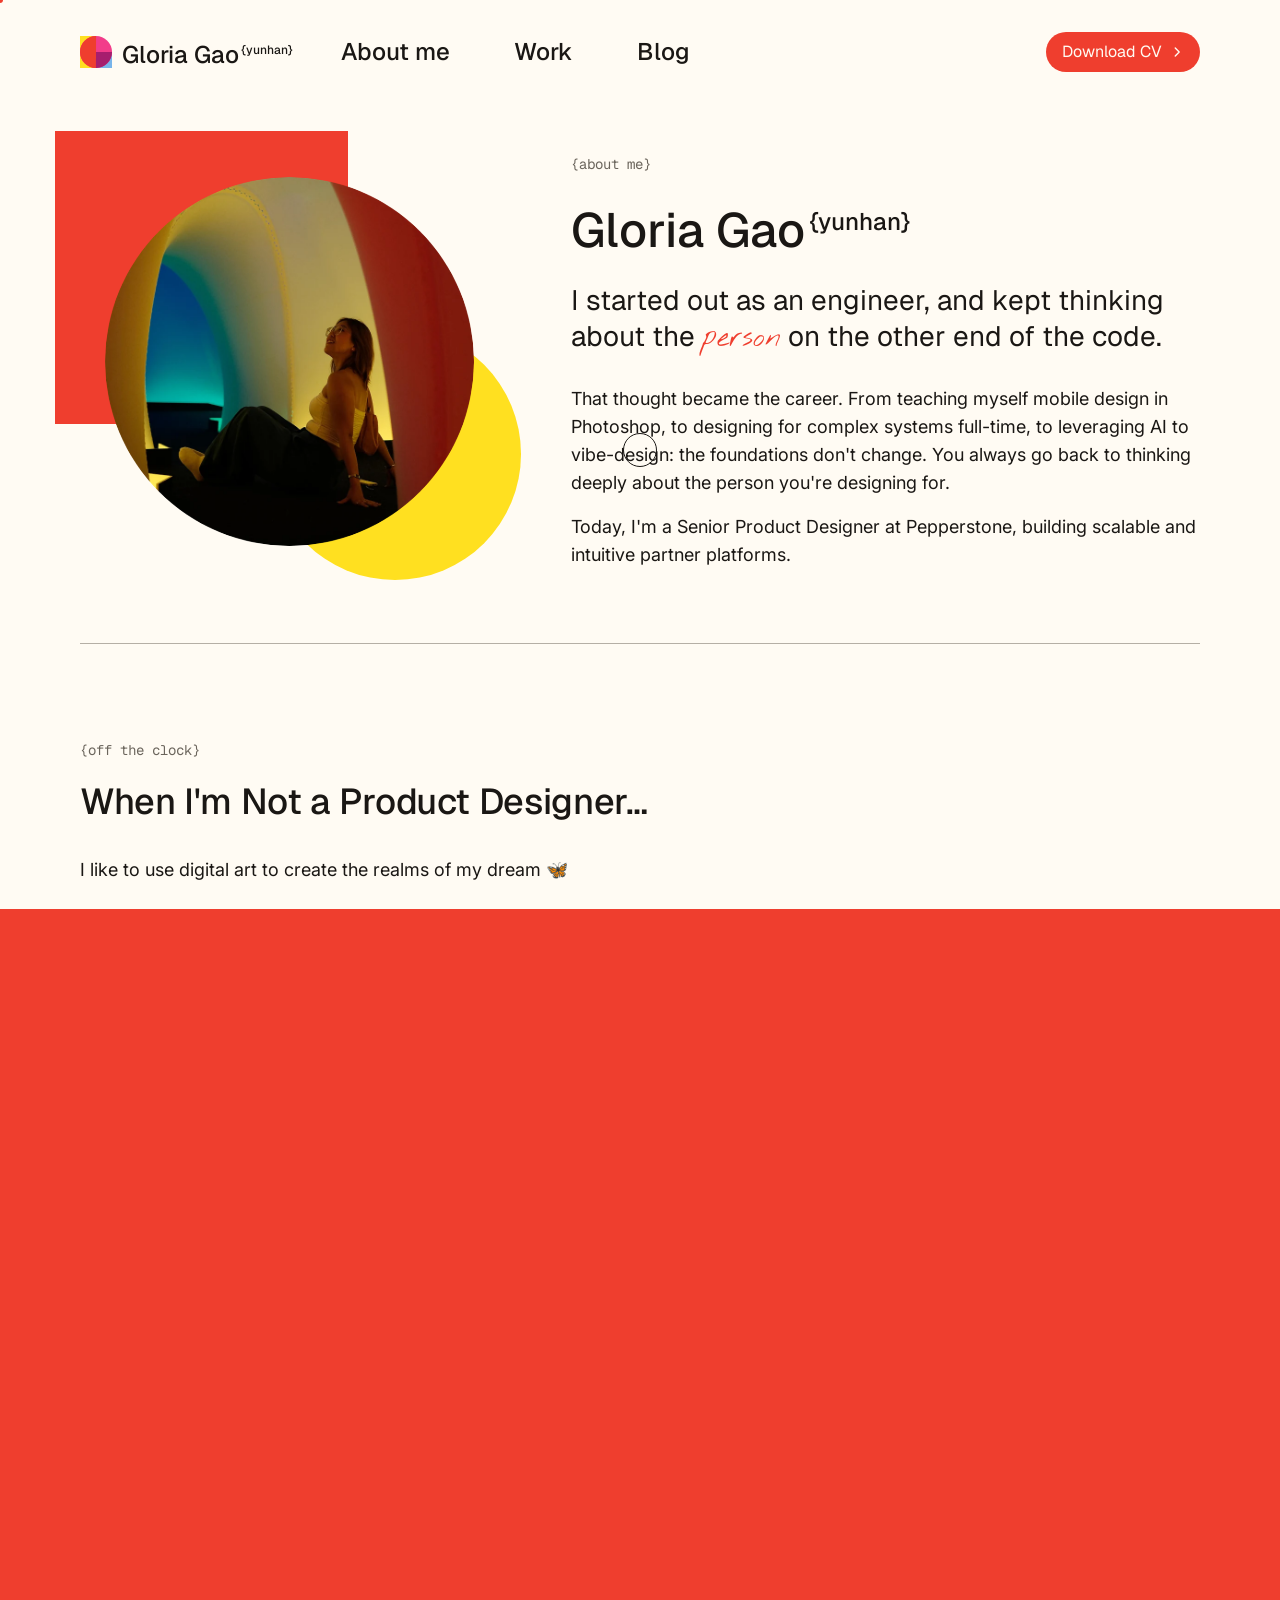
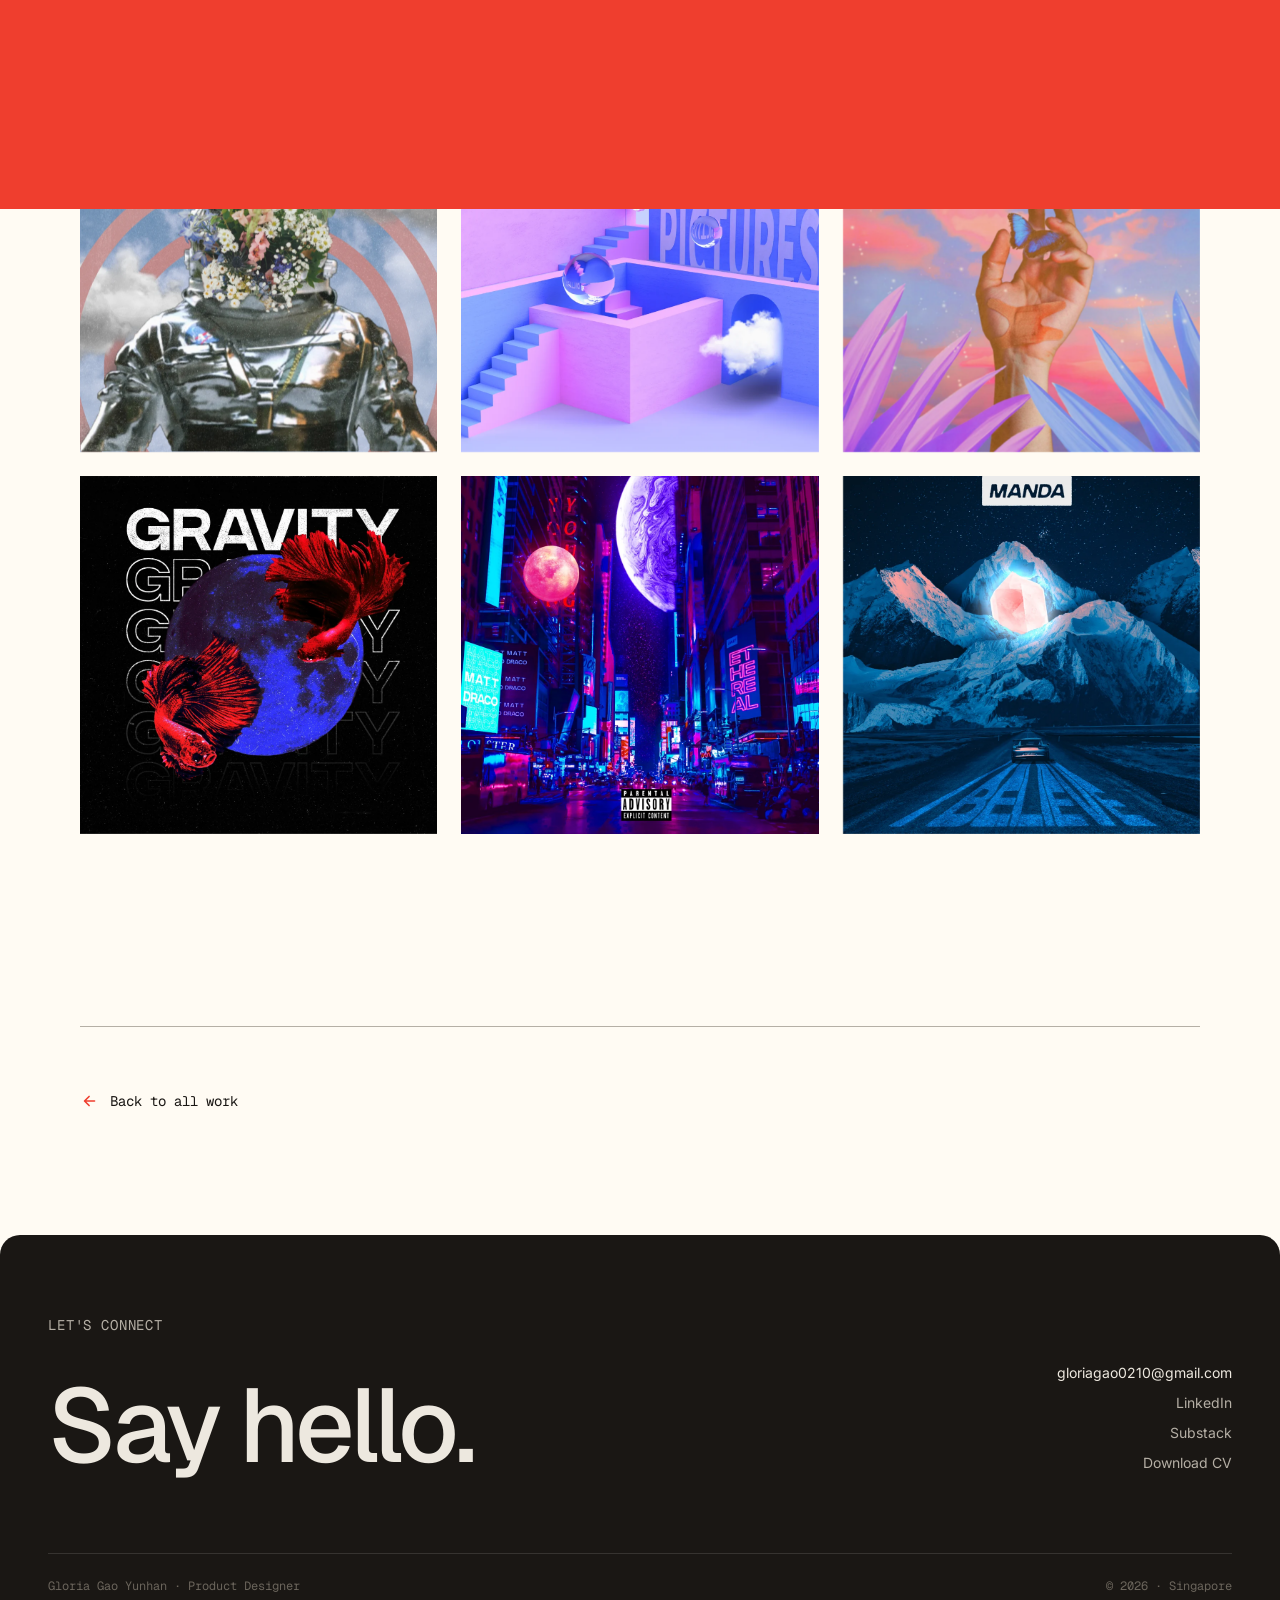
==== about.html @ 6908c603 "Revert "Isolate curtain onto its own compositor layer to stop transition flash" This reverts commit " ====
<!DOCTYPE html>
<html lang="en">
<head>
<meta charset="UTF-8">
<meta name="viewport" content="width=device-width, initial-scale=1.0">
<title>About — Gloria Gao</title>
<meta name="description" content="Gloria Yunhan Gao — Senior Product Designer at Pepperstone. Engineer turned designer, working on data-heavy fintech and crypto products.">
<link rel="icon" href="assets/logo.svg" type="image/svg+xml">

<!-- Fonts: Geist for headings, Inter for body, Nothing You Could Do for the editorial accent, Geist Mono for labels -->
<link rel="preconnect" href="https://fonts.googleapis.com">
<link rel="preconnect" href="https://fonts.gstatic.com" crossorigin>
<link href="https://fonts.googleapis.com/css2?family=Geist:wght@400;500;600;700&family=Geist+Mono:wght@400;500;600&family=Inter:wght@400;500;600;700&family=Nothing+You+Could+Do&display=swap" rel="stylesheet">

<!-- ?v= is a cache-buster: bump the number whenever styles.css changes so browsers
     fetch the new file instead of reusing the copy they already have. -->
<link rel="stylesheet" href="css/styles.css?v=56">
</head>
<body>

<!-- Preloader: shown for a moment while the page "counts up" to 100% —
     but only on the first page of a visit. The inline script right below
     must run before anything paints, so it can mark <html> before the
     browser ever draws the black overlay on a repeat page; the render-
     blocking stylesheet above guarantees no paint happens before both this
     and it have run. See js/script.js section 1 for the JS-side half. -->
<div class="preloader" data-preloader>
  <div class="preloader-top">
    <span class="preloader-label">Gloria Gao — Portfolio 2026</span>
    <span class="preloader-count"><span data-count>0</span>%</span>
  </div>
  <div class="preloader-bar"><div class="preloader-bar-fill" data-bar></div></div>
</div>
<script>
  if (sessionStorage.getItem('gg-preloader-seen')) {
    document.documentElement.classList.add('skip-preloader');
  } else {
    sessionStorage.setItem('gg-preloader-seen', '1');
  }
</script>

<!-- Page-transition curtain, swipes up when you click an internal link.
     Starts pre-covered (no animation, just present) when arriving via one
     of those links, so there's something to tuck away from — see
     js/script.js section 8 for the reveal that plays once this state has
     actually painted, and the "why inline / why here" reasoning (same
     no-flash requirement as the preloader-skip check above: must run
     before first paint, which the render-blocking stylesheet guarantees
     for anything this early in <body>). -->
<div class="curtain" data-curtain></div>
<script>
  if (sessionStorage.getItem('gg-curtain-incoming')) {
    sessionStorage.removeItem('gg-curtain-incoming');
    document.querySelector('[data-curtain]').classList.add('is-active');
  }
</script>

<!-- Custom cursor (desktop only) — without this markup the page has no visible cursor at all -->
<div class="cursor-ring" data-cursor-ring></div>
<div class="cursor-dot" data-cursor-dot></div>

<div class="page about-page">

  <!-- ==================== NAVIGATION ==================== -->
  <nav class="navbar">
    <div class="nav-left">
      <a href="index.html" data-transition class="nav-logo" aria-label="Gloria Gao — home">
        <svg width="32" height="32" viewBox="0 0 168 168" fill="none" xmlns="http://www.w3.org/2000/svg" aria-hidden="true">
          <rect width="84" height="168" fill="#FFE020"/>
          <rect x="84" y="84" width="84" height="84" fill="#78B4EA"/>
          <circle cx="84" cy="84" r="84" fill="#F23C8A"/>
          <path d="M 83.626 167.999 C 37.234 167.793 -0.206 130.017 0.001 83.626 C 0.207 37.234 37.983 -0.206 84.374 0.001 L 83.626 167.999 Z" fill="#EF3E2E"/>
          <path transform="translate(83.626 84.002)" d="M 84.373 0.374 C 84.167 46.766 46.391 84.206 0 83.999 L 0.374 0 L 84.373 0.374 Z" fill="#A61E6E"/>
        </svg>
        <span class="nav-logo-word">Gloria Gao<sup>{yunhan}</sup></span>
      </a>
      <div class="nav-links">
        <a href="about.html" data-transition aria-current="page">About me</a>
        <a href="index.html#work" data-transition>Work</a>
        <a href="https://aicuriousdesigner.substack.com/" target="_blank" rel="noopener">Blog</a>
      </div>
    </div>
    <a href="assets/Gloria-Gao-CV.pdf" class="btn btn-primary btn-sm nav-cta">
      Download CV
      <svg width="14" height="14" viewBox="0 0 16 16" fill="none" aria-hidden="true"><path d="M6 3.5 L10.5 8 L6 12.5" stroke="currentColor" stroke-width="1.6" stroke-linecap="round" stroke-linejoin="round"/></svg>
    </a>
  </nav>

  <!-- .cs-shell holds the whole page to a max width with 80px either side -->
  <div class="cs-shell">

  <!-- ==================== HEADER ==================== -->
  <header class="about-header">
    <!-- Portrait "stage": the square and circle are real elements sitting behind
         the photo, each drifting a different distance as the pointer moves
         (js/script.js) so the group reads as layered depth rather than a flat
         image. data-depth is how far that layer travels, in px at full tilt. -->
    <div class="about-portrait" data-reveal>
      <div class="about-portrait-stage" data-portrait>
        <span class="about-shape about-shape--square" data-depth="26" aria-hidden="true"></span>
        <span class="about-shape about-shape--circle" data-depth="16" aria-hidden="true"></span>
        <img class="about-portrait-photo" data-depth="-10" src="assets/about/profile2.webp" alt="Gloria Gao smiling and looking up while seated under a glowing rainbow-lit archway" loading="eager" decoding="async" width="800" height="800">
      </div>
    </div>

    <div class="about-intro" data-reveal style="animation-delay:.06s">
      <div class="cs-label">About me</div>
      <h1 class="about-name">Gloria Gao<sup>{yunhan}</sup></h1>
      <p class="about-lead">I started out as an engineer, and kept thinking about the <em class="serif-accent">person</em> on the other end of the code.</p>
      <div class="about-bio">
        <p class="cs-body">That thought became the career. From teaching myself mobile design in Photoshop, to designing for complex systems full-time, to leveraging AI to vibe-design: the foundations don't change. You always go back to thinking deeply about the person you're designing for.</p>
        <p class="cs-body">Today, I'm a Senior Product Designer at Pepperstone, building scalable and intuitive partner platforms.</p>
      </div>
    </div>
  </header>

  <!-- ==================== DIGITAL ART ==================== -->
  <section class="cs-section" id="art">
    <div data-reveal>
      <div class="cs-label">Off the clock</div>
      <h2 class="cs-h2">When I'm Not a Product Designer…</h2>
      <p class="cs-body">I like to use digital art to create the realms of my dream 🦋</p>
    </div>

    <!-- Each figure reveals on its own as it individually crosses the
         viewport, rather than the whole 12-item grid firing as a single
         data-reveal target — a container this tall wouldn't clear the
         12%-visible threshold until scrolled well past its first rows. -->
    <div class="about-gallery" style="margin-top:48px;">
      <figure class="cs-figure cs-figure--plain" data-reveal><img src="assets/about/art-01.webp" alt="Wild Ordinary — a blue-washed subway carriage interior with a jellyfish drifting through it and neon lettering across the doors" loading="lazy" decoding="async" width="1000" height="1000"></figure>
      <figure class="cs-figure cs-figure--plain" data-reveal><img src="assets/about/art-02.webp" alt="An astronaut whose helmet visor holds a galaxy, set against a full moon and a yellow circle with blue butterflies" loading="lazy" decoding="async" width="1000" height="1000"></figure>
      <figure class="cs-figure cs-figure--plain" data-reveal><img src="assets/about/art-03.webp" alt="Retro collage of a space shuttle launching over the Golden Gate Bridge, a city skyline and a vintage computer screen" loading="lazy" decoding="async" width="1000" height="1415"></figure>
      <figure class="cs-figure cs-figure--plain" data-reveal><img src="assets/about/art-04.webp" alt="A tree suspended inside a glowing diamond outline against a deep starfield nebula" loading="lazy" decoding="async" width="990" height="990"></figure>
      <figure class="cs-figure cs-figure--plain" data-reveal><img src="assets/about/art-05.webp" alt="Solo Floating — a forest lake with a small boat, a butterfly resting on a moon, under a rainbow gradient sky" loading="lazy" decoding="async" width="1000" height="1000"></figure>
      <figure class="cs-figure cs-figure--plain" data-reveal><img src="assets/about/art-06.webp" alt="A cat in an astronaut suit with a slice of pizza behind its helmet, floating in a starfield" loading="lazy" decoding="async" width="1000" height="1000"></figure>
      <figure class="cs-figure cs-figure--plain" data-reveal><img src="assets/about/art-07.webp" alt="An astronaut suit whose helmet is filled with wildflowers, framed by concentric pink arcs and clouds" loading="lazy" decoding="async" width="1000" height="1000"></figure>
      <figure class="cs-figure cs-figure--plain" data-reveal><img src="assets/about/art-08.webp" alt="Pictures — a pink and purple 3D room with a staircase, a chrome sphere and a small cloud" loading="lazy" decoding="async" width="1000" height="1000"></figure>
      <figure class="cs-figure cs-figure--plain" data-reveal><img src="assets/about/art-09.webp" alt="Insane — a hand reaching up with a butterfly on one finger, surrounded by pastel crystals and sky" loading="lazy" decoding="async" width="1000" height="1000"></figure>
      <figure class="cs-figure cs-figure--plain" data-reveal><img src="assets/about/art-10.webp" alt="Gravity — two red betta fish circling a blue planet against black, with the word repeated in outline type" loading="lazy" decoding="async" width="1000" height="1000"></figure>
      <figure class="cs-figure cs-figure--plain" data-reveal><img src="assets/about/art-11.webp" alt="Ethereal — a neon-lit city street at night with oversized planets hanging above the buildings" loading="lazy" decoding="async" width="1000" height="1000"></figure>
      <figure class="cs-figure cs-figure--plain" data-reveal><img src="assets/about/art-12.webp" alt="Snow-covered mountains with a glowing crystal at the centre and a lone car on the road below" loading="lazy" decoding="async" width="1000" height="1000"></figure>
    </div>
  </section>

  <!-- ==================== BACK TO WORK ==================== -->
  <div class="cs-pagenav">
    <a href="index.html#work" data-transition class="case-link">
      <svg width="20" height="20" viewBox="0 0 22 22" fill="none" aria-hidden="true"><path d="M16 11 H6 M10 6 L5 11 L10 16" stroke="currentColor" stroke-width="1.8" stroke-linecap="round" stroke-linejoin="round"/></svg>
      Back to all work
    </a>
  </div>

  </div><!-- /.cs-shell -->

  <!-- ==================== FOOTER / LET'S CONNECT ==================== -->
  <footer class="site-footer">
    <div class="container">
      <div class="eyebrow eyebrow-inverse">Let's connect</div>
      <div class="footer-top">
        <h2>Say hello.</h2>
        <div class="footer-links">
          <a href="mailto:gloriagao0210@gmail.com" class="footer-email">gloriagao0210@gmail.com</a>
          <a href="https://www.linkedin.com/in/gloria-yunhan-gao/" target="_blank" rel="noopener">LinkedIn</a>
          <a href="https://aicuriousdesigner.substack.com/" target="_blank" rel="noopener">Substack</a>
          <a href="assets/Gloria-Gao-CV.pdf" target="_blank" rel="noopener">Download CV</a>
        </div>
      </div>
      <div class="footer-bottom">
        <span>Gloria Gao Yunhan · Product Designer</span>
        <span>© 2026 · Singapore</span>
      </div>
    </div>
  </footer>

</div>

<script src="js/script.js?v=56"></script>
</body>
</html>
---- css/styles.css ----
/* ==========================================
   GLORIA GAO — PORTFOLIO WEBSITE
   ==========================================
   Rebuilt from the "Gloria Gao" Claude Design system (riso/screen-print
   inks on a warm cream base). Section order below matches index.html
   top to bottom, so you can find things by scrolling the page and
   scrolling this file together.
   ========================================== */

/* ---------- Design tokens ---------- */
:root {
  /* Ink palette, from the design system's colors.css */
  --color-red: #ef3e2e;
  --color-pink: #f23c8a;
  --color-yellow: #ffe020;
  --color-orange: #f47920;
  --color-blue: #78b4ea;
  --color-magenta: #a61e6e;

  /* Warm neutrals */
  --color-bg: #fffbf3;
  --color-surface: #ede8df;
  --color-stroke: #b5afa5;
  --color-text-secondary: #6b655c;
  --color-ink: #1a1714;
  --color-white: #ffffff;

  /* Tag tint surfaces + text */
  --tag-pink-bg: #fce7ef;    --tag-pink-fg: #f23c8a;
  --tag-orange-bg: #fdede1;  --tag-orange-fg: #f47920;
  --tag-red-bg: #fce6e3;     --tag-red-fg: #ef3e2e;
  --tag-blue-bg: #e8f1f9;    --tag-blue-fg: #2b6baa;
  --tag-yellow-bg: #fff7db;  --tag-yellow-fg: #8c780d;

  /* Type */
  --font-display: 'Geist', -apple-system, BlinkMacSystemFont, 'Segoe UI', sans-serif;
  --font-sans: 'Inter', -apple-system, BlinkMacSystemFont, 'Segoe UI', sans-serif;
  /* Trying a handwritten accent in place of the italic serif — the variable
     and class names below still say "serif" (renaming them would touch the
     markup in every HTML file for no functional gain), but what they apply
     is now a script font. 'cursive' is its generic-family fallback rather
     than 'serif', since that's the honest fallback for what this actually
     is if the web font fails to load. */
  --font-serif: 'Nothing You Could Do', 'Segoe Script', cursive;
  --font-mono: 'Geist Mono', ui-monospace, 'SF Mono', Menlo, monospace;

  /* Type scale, from the design system's typography tokens (Figma: Portfolio 2026 → type-specimens).
     Homepage headlines (hero, footer, etc.) use bespoke oversized sizes and don't pull from this
     scale — these tokens are for body copy, UI text, and future page builds. */
  --text-display-size: 200px; --text-display-line: 240px; --text-display-weight: 400;
  --text-display-sm-size: 72px; --text-display-sm-line: 80px; --text-display-sm-weight: 400;
  --text-h1-size: 48px;       --text-h1-line: 56px;        --text-h1-weight: 500;
  --text-h2-size: 36px;       --text-h2-line: 44px;        --text-h2-weight: 500;
  --text-h3-size: 28px;       --text-h3-line: 36px;        --text-h3-weight: 500;
  --text-h4-size: 24px;       --text-h4-line: 32px;        --text-h4-weight: 500;
  --text-body-lg-size: 18px;  --text-body-lg-line: 28px;   --text-body-lg-weight: 400;
  --text-body-size: 16px;     --text-body-line: 24px;      --text-body-weight: 400;
  --text-body-sm-size: 14px;  --text-body-sm-line: 20px;   --text-body-sm-weight: 400;
  --text-caption-size: 12px;  --text-caption-line: 16px;   --text-caption-weight: 400;
  --text-overline-size: 12px; --text-overline-line: 16px;  --text-overline-weight: 600;

  /* Serif accent — the handwritten editorial voice (Nothing You Could Do,
     which has no italic of its own, so the class below no longer fakes
     one). Used for the emphasised word in a headline (homepage "patterns")
     and for pull quotes on case study pages. Apply with the .serif-accent
     class; colour is set per context. */
  --text-quote-size: 28px;    --text-quote-line: 40px;     --text-quote-weight: 400;

  /* Layout */
  --page-max: 1344px;
  --page-pad: 48px;
  --radius-pill: 100px;
  --radius-card: 12px;

  /* Nav/header/about-me use a wider max-width and side padding than the rest
     of the page (matches the Figma redesign, node 1:914) — scoped to their
     own --hero-pad/--hero-max so the Work/thoughts/footer sections below
     are untouched until we redesign those too. */
  --hero-pad: 80px;
  --hero-max: 1440px;
}

/* Tells browsers that support cross-document View Transitions to hold the
   outgoing page's last frame (curtain fully covering) on screen while the
   next page's files are still loading, instead of swapping to a blank white
   frame in between — this is the actual cause of the curtain "flash" on real
   networks (a fast local dev server never hits this gap, which is why it
   didn't reproduce in testing). No-op on browsers that don't support it yet. */
@view-transition {
  navigation: auto;
}

/* ---------- Reset ---------- */
* { box-sizing: border-box; }
html, body { margin: 0; padding: 0; }
/* Belt-and-suspenders: match html's background to body's so the canvas is
   never browser-default white even in the split second before body's own
   background rule (below) has painted. */
html { background: var(--color-bg); }
/* Anchor links (the case study side nav, "Work" in the header) glide
   rather than jump — unless the reader has asked for less motion. */
@media (prefers-reduced-motion: no-preference) {
  html { scroll-behavior: smooth; }
}
body {
  background: var(--color-bg);
  color: var(--color-ink);
  font-family: var(--font-sans);
  -webkit-font-smoothing: antialiased;
}
a { color: inherit; text-decoration: none; }
a:hover { color: var(--color-red); }
img, svg { display: block; max-width: 100%; }
h1, h2, h3, p { margin: 0; }
::selection { background: var(--color-yellow); }

.container {
  max-width: var(--page-max);
  margin: 0 auto;
  padding: 0 var(--page-pad);
}

/* Hide the default cursor and show our custom ring/dot instead — desktop with a mouse only */
@media (pointer: fine) {
  * { cursor: none; }
}

/* ---------- Buttons ---------- */
.btn {
  display: inline-flex;
  align-items: center;
  justify-content: center;
  gap: 8px;
  width: fit-content;
  padding: 12px 24px;
  border: none;
  border-radius: var(--radius-pill);
  font-family: var(--font-display);
  font-size: 16px;
  line-height: 24px;
  white-space: nowrap;
  cursor: pointer;
  transition: background 120ms ease, color 120ms ease;
}
.btn svg { flex-shrink: 0; }
.btn-primary { background: var(--color-red); color: var(--color-bg); }
.btn-primary:hover { background: #d8351f; color: var(--color-bg); }
.btn-secondary { background: var(--color-surface); color: var(--color-ink); }
.btn-secondary:hover { background: #e2ddd2; color: var(--color-ink); }
/* Size steps. .btn-sm only trims the padding, so it still carries the base
   16px type; .btn-xs is a full step down for tight rows. Its metrics are
   tokens rather than literals so a context can adopt the step without
   restating them — the mobile navbar does exactly that. */
:root {
  --btn-xs-pad: 7px 12px;
  --btn-xs-gap: 6px;
  --btn-xs-font: 14px;
  --btn-xs-line: 20px;
}
.btn-sm { padding: 8px 16px; gap: 8px; }
.btn-xs {
  padding: var(--btn-xs-pad);
  gap: var(--btn-xs-gap);
  font-size: var(--btn-xs-font);
  line-height: var(--btn-xs-line);
}

/* ---------- Tags ---------- */
.tags { display: flex; gap: 8px; flex-wrap: wrap; }
.tag {
  display: inline-flex;
  align-items: center;
  padding: 4px 10px;
  border-radius: var(--radius-pill);
  font-family: var(--font-display);
  font-weight: var(--text-body-sm-weight);
  font-size: var(--text-body-sm-size);
  line-height: var(--text-body-sm-line);
  white-space: nowrap;
}
.tag-neutral { background: var(--color-surface); color: var(--color-ink); }
.tag-pink    { background: var(--tag-pink-bg);   color: var(--tag-pink-fg); }
.tag-orange  { background: var(--tag-orange-bg); color: var(--tag-orange-fg); }
.tag-red     { background: var(--tag-red-bg);    color: var(--tag-red-fg); }
.tag-blue    { background: var(--tag-blue-bg);   color: var(--tag-blue-fg); }
.tag-yellow  { background: var(--tag-yellow-bg); color: var(--tag-yellow-fg); }

/* ---------- Serif accent ----------
   Family only — size and colour come from whatever it's placed in, so the
   same treatment works inside a 72px headline and a 28px pull quote.
   font-style stays normal: Nothing You Could Do ships one style only, and
   letting a browser fake-slant an already-cursive typeface tends to distort
   it rather than read as italic. */
.serif-accent {
  font-family: var(--font-serif);
  font-style: normal;
  font-weight: var(--text-quote-weight);
}

/* ---------- Preloader ---------- */
.preloader {
  position: fixed;
  inset: 0;
  z-index: 100;
  background: var(--color-ink);
  color: var(--color-bg);
  display: flex;
  flex-direction: column;
  justify-content: flex-end;
  padding: 48px;
  transition: transform .8s cubic-bezier(.76,0,.24,1);
}
.preloader.is-done { transform: translateY(-100%); }
/* .skip-preloader is added to <html> by a tiny inline script right after
   the preloader markup in each page, before sessionStorage says this is
   the first page of the visit — so it lands before the browser's first
   paint (this stylesheet is render-blocking, so nothing paints until both
   it and that inline script have run) and the black overlay never flashes
   on the curtain-driven navigations between pages. */
.skip-preloader .preloader { display: none !important; }
.preloader-top { display: flex; align-items: flex-end; justify-content: space-between; }
.preloader-label {
  font-family: var(--font-mono);
  font-size: 14px;
  letter-spacing: 0.06em;
  text-transform: uppercase;
  color: var(--color-stroke);
}
.preloader-count {
  font-family: var(--font-display);
  font-weight: 500;
  font-size: 120px;
  line-height: 0.8;
  letter-spacing: -0.04em;
}
.preloader-bar { height: 2px; background: rgba(255,251,243,0.14); margin-top: 28px; }
.preloader-bar-fill { height: 100%; width: 0%; background: var(--color-red); }

/* ---------- Page-transition curtain ----------
   Always moves upward, never back down the way it came: rises from below
   to cover the screen, then keeps rising up and off the top to reveal
   what's under it. Three positions:
     (base)       translateY(101%)   resting, off-screen below
     .is-active   translateY(0)      covering
     .is-exiting  translateY(-101%)  off-screen above, just revealed
   Each direction gets its own easing/duration — ease-out growing up into
   .is-active, ease-in continuing up into .is-exiting — from whichever
   rule the transition lands ON, since that's what a CSS transition reads
   its timing-function from, not the rule it's leaving. .is-exiting resets
   back to the base position with .no-transition (see js/script.js) so the
   curtain is ready to rise from below again next time, rather than
   sliding down into view from above. */
.curtain {
  position: fixed;
  inset: 0;
  z-index: 90;
  background: var(--color-red);
  transform: translateY(101%);
  transition: transform .5s ease-in;
  pointer-events: none;
}
.curtain.is-active  { transform: translateY(0);      transition: transform .5s ease-out; }
.curtain.is-exiting { transform: translateY(-101%);  transition: transform .5s ease-in; }
.curtain.no-transition { transition: none !important; }

/* ---------- Custom cursor ---------- */
.cursor-ring {
  position: fixed;
  top: 0; left: 0;
  width: 34px; height: 34px;
  border: 1.5px solid var(--color-ink);
  border-radius: 50%;
  transform: translate(-50%, -50%);
  pointer-events: none;
  z-index: 80;
  transition: width .2s, height .2s, background .2s, border-color .2s;
  will-change: transform;
  display: none;
}
.cursor-dot {
  position: fixed;
  top: 0; left: 0;
  width: 6px; height: 6px;
  background: var(--color-red);
  border-radius: 50%;
  transform: translate(-50%, -50%);
  pointer-events: none;
  z-index: 81;
  will-change: transform;
  display: none;
}
@media (pointer: fine) {
  .cursor-ring, .cursor-dot { display: block; }
}
.cursor-ring.is-active {
  width: 54px; height: 54px;
  background: rgba(239,62,46,0.12);
  border-color: var(--color-red);
}

/* ---------- Navigation ---------- */
.navbar {
  display: flex;
  align-items: center;
  justify-content: space-between;
  gap: 32px;
  flex-wrap: wrap;
  width: 100%;
  max-width: var(--hero-max);
  margin: 0 auto;
  padding: 32px var(--hero-pad);
}
/* Groups the logo with the nav links so .navbar keeps just two flex
   children (this group + the CTA) — otherwise a third top-level child
   would let `justify-content: space-between` drift the links toward the
   navbar's true center instead of sitting right after the logo. */
.nav-left { display: flex; align-items: center; gap: 48px; }
.nav-logo { display: flex; align-items: center; gap: 10px; transition: opacity .15s; }
.nav-logo:hover { opacity: 0.7; }
/* Same "Gloria Gao {yunhan}" lockup as the homepage hero flourish — icon,
   wordmark, and a superscript {yunhan} riding above the baseline. Sized to
   match .nav-links exactly (same tokens, same responsive steps) so the
   logo reads as one more nav item rather than a differently-scaled label. */
.nav-logo-word {
  font-family: var(--font-display);
  font-weight: var(--text-h4-weight);
  font-size: var(--text-h4-size);
  line-height: var(--text-h4-line);
  color: var(--color-ink);
  white-space: nowrap;
}
.nav-logo-word sup {
  font-size: 0.5em;
  font-weight: var(--text-h4-weight);
  vertical-align: super;
  margin-left: 2px;
}
.nav-links {
  display: flex;
  gap: 64px;
  font-family: var(--font-display);
  font-weight: var(--text-h4-weight);
  font-size: var(--text-h4-size);
  line-height: var(--text-h4-line);
  color: var(--color-ink);
}
.nav-links a { transition: color .12s; }

/* ---------- Hero ---------- */
/* Nav + header together fill the top half of the first screenful — see
   .rotating-banner for why. min-height (not height) so it can still grow
   on short viewports instead of clipping. */
.hero-wrap {
  min-height: 50vh;
  min-height: 50dvh;
  display: flex;
  flex-direction: column;
  align-items: stretch;
}
.hero {
  flex: 1;
  display: flex;
  flex-direction: column;
  justify-content: center;
  gap: 16px;
  position: relative;
  max-width: var(--hero-max);
  width: 100%;
  margin: 0 auto;
  padding: 24px var(--hero-pad) 40px;
}
/* Faint reference-grid texture behind the header text, with a small "+"
   marker at each top corner — a decorative echo of the Figma layout grid. */
.hero-grid-bg {
  position: absolute;
  inset: 0 var(--hero-pad);
  background-image:
    repeating-linear-gradient(to right, var(--color-surface) 0 1px, transparent 1px calc(100% / 10)),
    repeating-linear-gradient(to bottom, var(--color-surface) 0 1px, transparent 1px calc(100% / 3));
  /* the repeating pattern above draws every line except the very last one on
     each edge — these close the grid off on the right and bottom */
  border-right: 1px solid var(--color-surface);
  border-bottom: 1px solid var(--color-surface);
  pointer-events: none;
}
.hero-grid-marker { position: absolute; top: 0; color: var(--color-ink); }
.hero-grid-marker-left { left: 0; transform: translate(-50%, -50%); }
.hero-grid-marker-right { right: 0; transform: translate(50%, -50%); }
/* fit-content so its right edge is the actual end of "Gao", not the full
   container width — the flourish below anchors off that edge */
.hero-title-row { position: relative; width: fit-content; }
.hero-flourish {
  position: absolute;
  left: 100%;
  margin-left: 16px;
  top: -34px;
  font-family: var(--font-display);
  font-weight: 500;
  font-size: 48px;
  color: var(--color-ink);
  white-space: nowrap;
  opacity: 0;
  transform: translateY(115%);
}
.hero-title {
  font-family: var(--font-display);
  font-weight: 400;
  font-size: 200px;
  line-height: 1;
  letter-spacing: 0;
  display: flex;
  flex-wrap: wrap;
  column-gap: 0.14em;
}
.hero-word-mask { overflow: hidden; padding-bottom: 0.04em; }
.hero-word { display: inline-block; opacity: 0; transform: translateY(115%); }
.hero-subtitle-mask { overflow: hidden; }
.hero-subtitle {
  font-family: var(--font-display);
  font-weight: 500;
  font-size: 48px;
  line-height: 56px;
  letter-spacing: 0;
  color: var(--color-ink);
  opacity: 0;
  transform: translateY(115%);
}
/* Once JS gives the go-ahead, these rise into place */
[data-hero].is-visible {
  animation: heroRise .9s cubic-bezier(.22,1,.36,1) both;
}
@keyframes heroRise {
  from { opacity: 0; transform: translateY(115%); }
  to   { opacity: 1; transform: translateY(0); }
}

/* ---------- Rotating banner ----------
   Exactly one screen tall, centered between the hero and About me, so the
   first screenful of the page ends at its vertical midpoint and the next
   screenful starts there too. The track holds two copies of the same 6
   panels back to back; script.js slides it left as you scroll and wraps
   the offset with modulo math so it loops forever without a visible seam. */
.rotating-banner {
  position: relative;
  height: 100vh;
  height: 100dvh;
  min-height: 420px;
  overflow: hidden;
  display: flex;
  align-items: center;
}
.rotating-banner-track {
  display: flex;
  width: max-content;
  will-change: transform;
}
.rotating-banner-panel {
  position: relative;
  flex-shrink: 0;
  width: 100vh;
  width: 100dvh;
  height: 100vh;
  height: 100dvh;
  min-width: 420px;
  min-height: 420px;
  /* The pattern tile has one transparent corner (outside the circle, top
     right — same construction as the nav logo mark). This shows through
     it, same as everywhere else that mark sits on the page, rather than a
     per-panel colour that would break the "one repeating pattern" look. */
  background: var(--color-bg);
}
.rotating-banner-panel svg,
.rotating-banner-panel img { position: absolute; inset: 0; width: 100%; height: 100%; }

/* Generic scroll-reveal used across sections (about, work cards, thoughts) */
[data-reveal] { opacity: 0; transform: translateY(28px); }
[data-reveal].is-visible {
  animation: riseIn .8s cubic-bezier(.22,1,.36,1) both;
}
@keyframes riseIn {
  from { opacity: 0; transform: translateY(28px); }
  to   { opacity: 1; transform: none; }
}

/* ---------- About me ---------- */
.about-me {
  position: relative;
  max-width: var(--hero-max);
  margin: 0 auto;
  padding: 48px var(--hero-pad) 96px;
  display: flex;
  flex-direction: column;
  gap: 40px;
}
/* 5 lines marking the 4 columns the stats below sit in. Grow downward
   (scaleY from a top origin) the first time you scroll them into view —
   see the data-stats-reveal handler in script.js. */
.about-grid-bg {
  position: absolute;
  inset: 0 var(--hero-pad);
  pointer-events: none;
}
.about-grid-line {
  position: absolute;
  top: 0;
  width: 1px;
  height: 100%;
  background: var(--color-surface);
  transform: scaleY(0);
  transform-origin: top;
  transition: transform 1s cubic-bezier(.22,1,.36,1);
}
.about-grid-line:nth-child(1) { left: 0; }
.about-grid-line:nth-child(2) { left: 25%; }
.about-grid-line:nth-child(3) { left: 50%; }
.about-grid-line:nth-child(4) { left: 75%; }
.about-grid-line:nth-child(5) { left: 100%; }
.about-grid-bg.is-visible .about-grid-line { transform: scaleY(1); }
.about-grid-bg.is-visible .about-grid-line:nth-child(2) { transition-delay: .06s; }
.about-grid-bg.is-visible .about-grid-line:nth-child(3) { transition-delay: .12s; }
.about-grid-bg.is-visible .about-grid-line:nth-child(4) { transition-delay: .18s; }
.about-grid-bg.is-visible .about-grid-line:nth-child(5) { transition-delay: .24s; }
/* Braces via ::before/::after rather than typed into the text, matching how
   every other {label} on the site (.cs-label) does it — so the markup just
   holds "About me" and never needs the punctuation touched by hand. */
.about-eyebrow::before { content: "{"; }
.about-eyebrow::after  { content: "}"; }
.about-eyebrow {
  position: relative;
  font-family: var(--font-display);
  font-weight: 400;
  font-size: 18px;
  line-height: 28px;
  text-transform: lowercase;
  color: var(--color-text-secondary);
}
.about-heading {
  position: relative;
  font-family: var(--font-display);
  font-weight: 500;
  font-size: 48px;
  line-height: 56px;
  letter-spacing: 0;
  color: var(--color-ink);
  max-width: 650px;
  margin-top: -16px;
  text-wrap: pretty;
}
/* A highlighter stroke behind "powered by AI-driven workflows", sweeping
   in left-to-right once the heading has scrolled into view. A background-
   image (not an absolutely-positioned ::before) is what makes this survive
   the phrase wrapping onto its own line at narrow widths — a gradient
   background paints correctly across each wrapped line fragment of an
   inline element, where a single ::before would only cover one fragment.
   background-size is the growth axis (0% → 100% width), keyed off the
   same .is-visible class the heading's own [data-reveal] fade-in already
   adds — no separate JS needed. Yellow, same ink as ::selection, so this
   reads as "highlighted" the same way selecting text on the page does. */
.about-highlight {
  background-image: linear-gradient(var(--color-yellow), var(--color-yellow));
  background-repeat: no-repeat;
  background-position: 0 78%;
  background-size: 0% 42%;
  transition: background-size .7s cubic-bezier(.22,1,.36,1);
  transition-delay: .5s;
}
.about-heading.is-visible .about-highlight { background-size: 100% 42%; }
@media (prefers-reduced-motion: reduce) {
  .about-highlight { background-size: 100% 42%; transition: none; }
}
/* 4 equal columns with no gap, so each stat's left edge sits exactly on a
   grid line above — spacing comes from padding-right instead of a gap. */
.about-stats {
  position: relative;
  display: grid;
  grid-template-columns: repeat(4, 1fr);
}
.about-stat {
  display: flex;
  flex-direction: column;
  gap: 8px;
  padding-right: 24px;
  opacity: 0;
  transform: translateY(28px);
  transition: opacity .6s ease-in, transform .6s ease-in;
}
.about-stats.is-visible .about-stat { opacity: 1; transform: none; }
.about-stats.is-visible .about-stat:nth-child(2) { transition-delay: .08s; }
.about-stats.is-visible .about-stat:nth-child(3) { transition-delay: .16s; }
.about-stats.is-visible .about-stat:nth-child(4) { transition-delay: .24s; }
.about-stat svg { color: var(--color-text-secondary); }
.about-stat-label {
  font-family: var(--font-display);
  font-weight: 600;
  font-size: 12px;
  line-height: 16px;
  letter-spacing: 0.04em;
  text-transform: uppercase;
  color: var(--color-text-secondary);
}
.about-stat-value {
  font-family: var(--font-display);
  font-weight: 500;
  font-size: 24px;
  line-height: 32px;
  color: var(--color-ink);
}

/* ---------- Marquee ---------- */
.marquee {
  border-top: 1px solid var(--color-stroke);
  border-bottom: 1px solid var(--color-stroke);
  overflow: hidden;
  padding: 22px 0;
}
.marquee-track { display: flex; width: max-content; animation: marquee 26s linear infinite; }
.marquee-group {
  display: flex;
  align-items: center;
  gap: 40px;
  padding-right: 40px;
  font-family: var(--font-display);
  font-weight: 500;
  font-size: 40px;
  letter-spacing: -0.02em;
  white-space: nowrap;
}
.dot-red { color: var(--color-red); }
.dot-pink { color: var(--color-pink); }
.dot-blue { color: var(--color-blue); }
.dot-orange { color: var(--color-orange); }
.dot-magenta { color: var(--color-magenta); }
@keyframes marquee {
  from { transform: translateX(0); }
  to   { transform: translateX(-50%); }
}
@media (prefers-reduced-motion: reduce) {
  .marquee-track { animation: none; }
}

/* ---------- Case studies (Selected work) ----------
   One fold per project, matching the Figma "Case study" frames (node
   1:913): a big filled geometric shape sits behind an overlapping mockup
   placeholder, both bleeding past the fold's own edge, with the text
   block (eyebrow, heading, description, tags, link) on the opposite side
   — sides alternate fold to fold. Shape and mockup each carry a
   data-parallax speed and drift at different rates as you scroll
   (script.js) for a depth effect. --hero-pad/--hero-max match the
   nav/header treatment so the grid backgrounds line up with them. */
.case-studies { position: relative; overflow-x: hidden; }
.case-fold {
  position: relative;
  min-height: 100vh;
  display: flex;
  align-items: center;
}
/* Larger than a typical section gap on purpose — case studies 1–3's
   shapes now reach their own fold's exact top/bottom edge with zero
   internal breathing room, so this margin is the ONLY separation between
   one fold's content and the next; 80px reads as barely-there against that. */
.case-fold + .case-fold { margin-top: 160px; }
.case-stage {
  position: relative;
  max-width: var(--hero-max);
  width: 100%;
  margin: 0 auto;
  padding: 0 var(--hero-pad);
  height: 640px;
}
/* One continuous grid behind all four folds — same texture as the header
   (hero-grid-bg) — rather than a separate one per fold, so there's no
   seam or divider between projects. Fixed pixel spacing (not a
   percentage of height) keeps the module consistent no matter how tall
   the whole section ends up being. */
.case-grid-bg {
  position: absolute;
  inset: 0 var(--hero-pad);
  background-image:
    repeating-linear-gradient(to right, var(--color-surface) 0 1px, transparent 1px calc(100% / 10)),
    repeating-linear-gradient(to bottom, var(--color-surface) 0 1px, transparent 1px 128px);
  border-right: 1px solid var(--color-surface);
  border-bottom: 1px solid var(--color-surface);
  pointer-events: none;
}
.case-shape {
  position: absolute;
  z-index: 1;
  top: var(--top, auto);
  left: var(--left, auto);
  right: var(--right, auto);
  bottom: var(--bottom, auto);
  width: var(--w, 40%);
  will-change: transform;
}
.case-shape svg { display: block; width: 100%; height: 100%; }
/* Scroll-scrubbed shape growth: tracks scroll position directly — grows
   as the fold scrolls up into view, shrinks back if you scroll back up
   past it (script.js sets style.transform every frame, no CSS
   transition, so it always matches the current scroll position exactly
   rather than easing toward a one-time target). This is a separate
   transform from the parallax drift, which JS applies to the outer
   .case-shape div — so the two never fight over one style.transform. The
   0 states here are only the pre-JS fallback for a frame or two on load.
   - [data-scroll-grow]: uniform scale from center (case study 1's circle)
   - [data-scroll-grow-x-right]: horizontal-only, anchored to the right
     edge, so it grows right-to-left (case studies 3 & 4's shapes; the
     scaleX reveal makes each look like it's extending out from the right) */
[data-scroll-grow] { transform: scale(0); transform-origin: 50% 50%; }
[data-scroll-grow-x-right] { transform: scaleX(0); transform-origin: 100% 50%; }

/* Case study 2 only: unlike the scale-based growth above, this one has
   TWO independent edges — entering scroll reveals it from the bottom
   edge up, and scrolling further past it hides it again starting from
   the bottom edge (so it shrinks bottom-to-top too, not the mirror image
   top-to-bottom a single scaleY/transform-origin could give). A fixed
   scale can't have two different anchor points, so this uses clip-path
   instead: script.js sets inset(<entry-driven top> 0 <exit-driven
   bottom> 0) every frame, each side driven by its own progress value. */
[data-scroll-clip-y] { clip-path: inset(100% 0 0 0); }

/* Mockup placeholder — swap the body for a real screenshot/<img> later,
   the frame (position/size) needs no changes. */
.case-mockup {
  position: absolute;
  z-index: 2;
  top: var(--top, auto);
  left: var(--left, auto);
  right: var(--right, auto);
  bottom: var(--bottom, auto);
  width: var(--w, 320px);
  aspect-ratio: var(--ar, 1 / 1);
  background: var(--color-bg);
  border: 1px solid var(--color-stroke);
  border-radius: 10px;
  overflow: hidden;
  will-change: transform;
}
/* Case study 1 only: same scroll-scrubbed idea as the circle above — the
   mockup's slide-in position and opacity track scroll position directly,
   so scrolling back up slides it back out and fades it away. Lives on an
   inner wrapper so it doesn't collide with the outer .case-mockup's
   continuous parallax transform. */
/* For a real screenshot that already carries its own framing (a device
   mockup on transparency), drop the placeholder card chrome so the artwork
   sits straight on the shape behind it. */
.case-mockup--bare {
  background: none;
  border: 0;
  border-radius: 0;
  overflow: visible;
}
.case-mockup--bare img { width: 100%; height: 100%; object-fit: contain; }

.case-mockup-slide { width: 100%; height: 100%; display: flex; flex-direction: column; }
[data-scroll-slide] { opacity: 0; transform: translateX(48px); }
.case-mockup-bar {
  display: flex;
  gap: 6px;
  padding: 10px 12px;
  border-bottom: 1px solid var(--color-surface);
  flex-shrink: 0;
}
.case-mockup-bar span { width: 8px; height: 8px; border-radius: 50%; background: var(--color-surface); }
.case-mockup-bar span:nth-child(1) { background: #ec6a5e; }
.case-mockup-bar span:nth-child(2) { background: #f5bd4f; }
.case-mockup-bar span:nth-child(3) { background: #61c454; }
.case-mockup-body {
  flex: 1;
  min-height: 0;
  display: flex;
  flex-direction: column;
  align-items: center;
  justify-content: center;
  gap: 10px;
  color: var(--color-stroke);
}
.case-mockup-label {
  font-family: var(--font-mono);
  font-size: 10px;
  letter-spacing: 0.04em;
  text-transform: uppercase;
  color: var(--color-text-secondary);
}

/* Absolutely-positioned children measure right/left against the padding
   BOX of their containing block, which includes the padding itself — so
   right:0/left:0 here would ignore .case-stage's padding entirely and
   sit flush with the browser edge. Baking --hero-pad in directly (via the
   --right modifier below) is what actually keeps this text inset. */
.case-content {
  position: absolute;
  z-index: 3;
  top: var(--top, auto);
  left: var(--hero-pad);
  width: var(--w, 44%);
  display: flex;
  flex-direction: column;
  align-items: flex-start;
  gap: 32px;
}
/* Case study 1 only: opacity tracks scroll position directly, same
   scroll-scrubbed system as the circle and mockup above — scrolling back
   up fades it back out instead of leaving it revealed. */
.case-content[data-scroll-fade] { opacity: 0; }
.case-content--right { left: auto; right: var(--hero-pad); align-items: flex-end; text-align: right; }
/* Eyebrow + heading + description read as one tight group (16px); the
   32px above lives between that group, the tags, and the button. */
.case-text { display: flex; flex-direction: column; align-items: inherit; gap: 16px; width: 100%; }
.case-eyebrow { font-family: var(--font-display); font-size: 18px; line-height: 28px; color: var(--color-text-secondary); }
.case-heading {
  margin: 0;
  font-family: var(--font-display);
  font-weight: var(--text-h1-weight);
  font-size: var(--text-h1-size);
  line-height: var(--text-h1-line);
  letter-spacing: -0.01em;
  text-wrap: pretty;
}
.case-desc {
  margin: 0;
  font-family: var(--font-display);
  font-size: 18px;
  line-height: 28px;
  color: var(--color-ink);
  text-wrap: pretty;
}
/* "View case study" — same plain text-link treatment as .thoughts-cta
   below (no pill background), except the whole label also turns red on
   hover here, not just the icon. */
.case-link {
  display: inline-flex;
  align-items: center;
  gap: 10px;
  font-family: var(--font-mono);
  font-size: var(--text-body-sm-size);
  line-height: var(--text-body-sm-line);
  white-space: nowrap;
  color: var(--color-ink);
  transition: color .15s;
}
.case-link svg { color: var(--color-red); transition: transform .2s; }
.case-link:hover { color: var(--color-red); }
.case-link:hover svg { transform: translate(3px, -3px); }

/* ---------- Work card hover ----------
   The whole .case-content block is the link on the homepage, so its inner
   "View case study" is a <span> (an <a> inside an <a> is invalid) and every
   hover state keys off the card instead of that small link. Without this the
   global a:hover would wash the entire block red by inheritance. */
.case-content:hover { color: inherit; }
.case-mockup img { transition: transform .45s cubic-bezier(.22,1,.36,1); }

@media (hover: hover) {
  .case-content:hover .case-heading,
  .case-content:hover .case-link { color: var(--color-red); }
  .case-content:hover .case-link svg { transform: translate(3px, -3px); }
  /* The mockup sits BEFORE the content in the DOM, so no sibling combinator
     reaches it — :has() on the stage they share does. The zoom lands on the
     img rather than .case-mockup or .case-mockup-slide because those two
     carry inline transforms from the parallax and slide-in, which would beat
     any stylesheet rule here. */
  .case-stage:has(.case-content:hover) .case-mockup img { transform: scale(1.04); }
}

@media (prefers-reduced-motion: reduce) {
  .case-mockup img { transition: none; }
  .case-stage:has(.case-content:hover) .case-mockup img { transform: none; }
}

/* ---------- My thoughts ---------- */
.thoughts { padding: 96px 0; border-top: 1px solid var(--color-stroke); }
.eyebrow {
  font-family: var(--font-mono);
  font-size: var(--text-body-sm-size);
  line-height: var(--text-body-sm-line);
  color: var(--color-text-secondary);
  margin-bottom: 32px;
}
.thoughts-link {
  display: flex;
  align-items: flex-end;
  justify-content: space-between;
  gap: 40px;
  flex-wrap: wrap;
}
.thoughts-link h2 {
  font-family: var(--font-display);
  font-weight: 500;
  font-size: 72px;
  line-height: 1.0;
  letter-spacing: -0.03em;
  max-width: 900px;
  text-wrap: pretty;
}
.thoughts-link em {
  font-family: var(--font-serif);
  font-style: normal;
  font-weight: var(--text-quote-weight);
  color: var(--color-red);
}
.thoughts-cta {
  display: flex;
  align-items: center;
  gap: 10px;
  font-family: var(--font-mono);
  font-size: var(--text-body-sm-size);
  line-height: var(--text-body-sm-line);
  white-space: nowrap;
  color: var(--color-ink);
}
.thoughts-cta svg { color: var(--color-red); }

/* ---------- Footer ---------- */
.site-footer {
  background: var(--color-ink);
  color: var(--color-surface);
  border-radius: 20px 20px 0 0;
  margin-top: 24px;
}
.site-footer .container { padding-top: 80px; padding-bottom: 44px; }
.eyebrow-inverse {
  font-family: var(--font-mono);
  font-size: 14px;
  letter-spacing: 0.06em;
  text-transform: uppercase;
  color: var(--color-stroke);
  margin-bottom: 0;
}
.footer-top {
  display: flex;
  align-items: flex-end;
  justify-content: space-between;
  gap: 40px;
  margin-top: 28px;
  flex-wrap: wrap;
}
.footer-top h2 {
  font-family: var(--font-display);
  font-weight: 500;
  font-size: 104px;
  line-height: 0.9;
  letter-spacing: -0.04em;
}
.footer-links {
  display: flex;
  flex-direction: column;
  gap: 10px;
  text-align: right;
  font-size: var(--text-body-sm-size);
  line-height: var(--text-body-sm-line);
  color: var(--color-stroke);
}
.footer-email { color: var(--color-surface); }
.footer-bottom {
  display: flex;
  justify-content: space-between;
  margin-top: 80px;
  padding-top: 24px;
  border-top: 1px solid rgba(255,251,243,0.12);
  font-family: var(--font-mono);
  font-size: 12px;
  color: var(--color-text-secondary);
  flex-wrap: wrap;
  gap: 8px;
}

/* ==========================================
   RESPONSIVE
   The design was drawn for a large desktop
   canvas (200px hero!), so everything below
   scales it down for tablet and phone.
   ========================================== */
@media (max-width: 1100px) {
  :root { --hero-pad: 56px; }
  .hero-title { font-size: 130px; }
  .hero-subtitle { font-size: 36px; line-height: 44px; }
  .nav-links { gap: 40px; font-size: 22px; }
  .nav-left { gap: 36px; }
  .nav-logo-word { font-size: 22px; }
  .about-heading { font-size: 40px; line-height: 48px; }
  .footer-top h2 { font-size: 76px; }
  .thoughts-link h2 { font-size: 52px; }
  .case-stage { height: 560px; }
  .case-heading { font-size: 40px; }
}

@media (max-width: 860px) {
  :root { --page-pad: 28px; --hero-pad: 32px; }
  .navbar { gap: 20px; padding: 24px var(--hero-pad); flex-wrap: wrap; }
  .nav-links { gap: 24px; font-size: 18px; line-height: 1.3; }
  .nav-left { gap: 24px; }
  .nav-logo svg { width: 28px; height: 28px; }
  .nav-logo-word { font-size: 18px; }
  .hero { padding: 20px var(--hero-pad) 32px; gap: 10px; }
  .hero-grid-bg {
    background-image:
      repeating-linear-gradient(to right, var(--color-surface) 0 1px, transparent 1px 25%),
      repeating-linear-gradient(to bottom, var(--color-surface) 0 1px, transparent 1px calc(100% / 3));
  }
  .hero-title { font-size: 84px; }
  .hero-subtitle { font-size: 26px; line-height: 32px; }
  .hero-flourish { font-size: 22px; top: -18px; }
  /* height/width, not just min-*: the base rule sizes these to 100dvh, which
     wins over a bare min-height and left the banner a full screen tall with
     tiles wider than the viewport — one tile read as an abstract colour
     field rather than a repeating pattern. */
  .rotating-banner { height: 320px; min-height: 320px; }
  .rotating-banner-panel { width: 320px; height: 320px; min-width: 320px; min-height: 320px; }
  .about-me { padding: 56px var(--hero-pad); gap: 28px; }
  .about-heading { font-size: 32px; line-height: 40px; margin-top: 0; }
  /* 4 columns left each stat too narrow to hold a label like "PREVIOUSLY
     AT" without cramping — 2x2 gives each one room to breathe. */
  .about-stats { grid-template-columns: repeat(2, 1fr); row-gap: 24px; }
  .about-stat { padding-right: 16px; }
  .about-stat-value { font-size: 20px; line-height: 28px; }
  .marquee-group { font-size: 28px; gap: 24px; padding-right: 24px; }
  /* Below this width the freeform shape+mockup composition gives way to a
     plain stack: shape, mockup, then the text block, in DOM order.
     display:block on the stage neutralizes every child's absolute inset
     the same way it does elsewhere on this page. */
  .case-fold { min-height: auto; padding: 72px 0; }
  .case-fold + .case-fold { margin-top: 0; }
  .case-stage { display: block; height: auto; padding: 0 var(--hero-pad); }
  .case-grid-bg { display: none; }
  /* The shape moves out of flow and behind the mockup instead of stacking
     above it: absolutely positioned off .case-stage (still position:relative
     here — only its display changed above), centered, sized to bleed past
     the mockup's edges, and pinned behind via a negative z-index (an
     absolutely-positioned box would otherwise paint OVER static in-flow
     content like the mockup, regardless of DOM order). --ar falls back to
     1/1 for the folds whose shape is a circle or square; only case study
     3's diagonal-cut shape would need its own to keep its real proportions,
     and preserveAspectRatio="none" on that one means it was already built
     to stretch to whatever box it's given. */
  .case-shape {
    position: absolute;
    z-index: -1;
    top: -32px; left: 50%; right: auto; bottom: auto;
    transform: translateX(-50%);
    width: 80vw;
    max-width: 360px;
    aspect-ratio: var(--ar, 1 / 1);
    margin: 0;
  }
  /* margin-inline:auto (not the old 0) — width:100% capped at max-width
     otherwise sits flush left in whatever this fold's stage width happens
     to be, which is only ever == the mockup's own width by coincidence at
     the narrowest phones. Centering it properly is also what keeps it
     concentric with .case-shape above. */
  .case-mockup { position: static; width: 100%; max-width: 320px; margin: 12px auto 24px; }
  /* Case study 3's asset is two layered phone screens (aspect ratio
     1100/1401) — at the shared 320px cap it renders ~400px tall, tall
     enough that shape + mockup + heading + description + tags didn't fit
     one screen. Both come down together so the fold stays proportionate. */
  #case-study-3 .case-shape { width: 60vw; max-width: 260px; top: -12px; }
  #case-study-3 .case-mockup { max-width: 230px; margin-top: 4px; }
  /* The rectangles (folds 2 & 4 — the circle and the diagonal parallelogram
     stay as they are) bleed to the true viewport edge: left:50% + this same
     translateX(-50%) centers a 100vw-wide box exactly on the viewport
     regardless of .case-stage's own padding, the standard full-bleed-from-
     a-padded-container trick. aspect-ratio is dropped for a fixed height
     instead, since tying height to a now-much-wider width would make these
     two very tall; preserveAspectRatio="none" on both rects means the SVG
     stretches cleanly to whatever box it's given, any ratio. */
  #case-study-2 .case-shape,
  #case-study-4 .case-shape {
    width: 100vw;
    max-width: 100vw;
    aspect-ratio: auto;
  }
  #case-study-2 .case-shape { height: 280px; }
  /* Taller, and the mockup itself sized down — this fold's mockup is a
     framed browser-chrome card (not a bare screenshot), so shrinking it
     doesn't touch what's already a full-bleed logo image inside. */
  #case-study-4 .case-shape { height: 340px; top: -52px; }
  #case-study-4 .case-mockup { max-width: 260px; }
  .case-content { position: static; width: auto; align-items: flex-start; text-align: left; }
  /* The shape's grow/clip animation (script.js) now runs at every width, so
     neither is reset here — only slide/fade stay desktop-only, since those
     would fight the .is-inview reveal below for the mockup/content stack. */
  [data-scroll-slide] { opacity: 1; transform: none; }
  .case-content[data-scroll-fade] { opacity: 1; }
  .case-heading { font-size: 32px; line-height: 1.15; }

  /* Resetting the scrub to "at rest" above also left these folds with no
     entrance at all, while every other section on the page still fades in.
     A one-shot reveal in its place, staggered shape → mockup → text, off the
     .is-inview that script.js sets as each fold arrives. Must come after the
     resets above: those set the same opacity at equal specificity. */
  @media (prefers-reduced-motion: no-preference) {
    .case-fold .case-shape,
    .case-fold .case-mockup,
    .case-fold .case-content[data-scroll-fade] {
      opacity: 0;
      transform: translateY(24px);
      transition: opacity .6s cubic-bezier(.22,1,.36,1), transform .6s cubic-bezier(.22,1,.36,1);
    }
    /* .case-shape also carries a permanent translateX(-50%) for centering
       (see above) — transform:none here would wipe that out along with the
       entrance offset, so it keeps just the X term instead of resetting. */
    .case-fold .case-shape { transform: translateX(-50%) translateY(24px); }
    .case-fold.is-inview .case-shape { opacity: 1; transform: translateX(-50%); }
    .case-fold.is-inview .case-mockup,
    .case-fold.is-inview .case-content[data-scroll-fade] { opacity: 1; transform: none; }
    .case-fold.is-inview .case-mockup { transition-delay: .09s; }
    .case-fold.is-inview .case-content[data-scroll-fade] { transition-delay: .18s; }
  }
  .thoughts { padding: 56px 0; }
  .thoughts-link { flex-direction: column; align-items: flex-start; gap: 20px; }
  .thoughts-link h2 { font-size: 36px; }
  .footer-top { flex-direction: column; align-items: flex-start; gap: 24px; }
  .footer-top h2 { font-size: 56px; }
  .footer-links { text-align: left; }
}

@media (max-width: 480px) {
  :root { --page-pad: 20px; --hero-pad: 20px; }
  /* Keeping the CTA out of a second row needs about 47px back at 375px, and
     the button can only give ~22 of it, so the row is tightened as a whole:
     the CTA drops to the xs step, the three flex gaps come in, and the links
     lose a point. The chevron goes too — decorative, and worth 20px here.
     Below ~340px it still wraps, which is the graceful outcome. */
  .nav-links { gap: 12px; font-size: 14px; }
  .nav-left { gap: 12px; }
  .navbar { gap: 12px; }
  .nav-cta {
    padding: var(--btn-xs-pad);
    gap: var(--btn-xs-gap);
    font-size: var(--btn-xs-font);
    line-height: var(--btn-xs-line);
  }
  .nav-cta svg { display: none; }
  .nav-logo svg { width: 24px; height: 24px; }
  /* Icon alone at the narrowest width — the wordmark would crowd the row. */
  .nav-logo-word { display: none; }
  .hero-title { font-size: 56px; }
  .hero-subtitle { font-size: 19px; line-height: 26px; }
  .hero-flourish { font-size: 16px; top: -12px; }
  .rotating-banner { height: 220px; min-height: 220px; }
  .rotating-banner-panel { width: 220px; height: 220px; min-width: 220px; min-height: 220px; }
  .about-heading { font-size: 26px; line-height: 34px; }
  .about-stat { padding-right: 8px; }
  .about-stat-label { font-size: 10px; }
  .about-stat-value { font-size: 16px; line-height: 22px; }
  .case-heading { font-size: 26px; }
  /* Both hold 18px at every other width, which works under a 48px heading
     but not under this one — the eyebrow ends up nearly heading-sized and
     the description stops reading as supporting copy. */
  .case-eyebrow, .about-eyebrow { font-size: 14px; line-height: 20px; }
  .case-desc { font-size: 16px; line-height: 24px; }
  .footer-bottom { flex-direction: column; }
}

/* ==========================================
   CASE STUDY PAGE  (case-*.html)
   ==========================================
   The whole page hangs off one two-column grid, used twice:

     header   title / description / details  |  hero image
     body     sticky "on this page" nav      |  case study content

   Because both grids share the same 1fr / 2fr tracks, the content column
   lines up exactly under the hero image, and the side nav lines up under
   the title. Change --cs-split in one place and both follow.

   Width: 80px of breathing room either side, and the content stops growing
   at --cs-max so the page doesn't stretch thin on very wide monitors.
   ========================================== */

.case-study { --cs-max: 1280px; --cs-split: 72px; }

.cs-shell {
  width: min(var(--cs-max), 100% - var(--hero-pad) * 2);
  margin-inline: auto;
}

.cs-header,
.cs-main {
  display: grid;
  grid-template-columns: 1fr 2fr;
  gap: var(--cs-split);
}
/* One rule under the whole header — both columns — rather than a line
   inside the left column separating the description from the details. */
.cs-header {
  padding-bottom: 56px;
  border-bottom: 1px solid var(--color-stroke);
}

/* ---------- Header ---------- */
/* The left column is a flex column so the details block can be pushed to
   the bottom with margin-top:auto, landing level with the foot of the
   hero image rather than floating under the description. */
.cs-intro { display: flex; flex-direction: column; }
.cs-intro-top {
  display: flex;
  flex-direction: column;
  align-items: flex-start;
  gap: 24px;
  margin-bottom: 48px;
}

.cs-meta {
  margin: auto 0 0;          /* auto top margin = sits on the bottom edge */
  display: grid;
  grid-template-columns: repeat(2, 1fr);
  gap: 28px 24px;
}
.cs-meta dd { margin: 0; }

/* The hero fills the full height of the header row rather than sitting at a
   fixed aspect ratio, so its bottom edge lands level with the details block
   on the left however long the title and description run. */
.cs-hero-media { display: flex; min-height: 420px; }
.cs-hero-media .cs-figure { flex: 1; display: flex; }
.cs-hero-media .cs-placeholder { flex: 1; aspect-ratio: auto; }
.cs-hero-media img,
.cs-hero-media video { height: 100%; object-fit: cover; }

/* ---------- Body + sticky side nav ----------
   The nav's column stretches to the full height of the body, which is what
   gives the sticky nav inside it room to travel as you scroll. */
/* The padding matches the first section's top padding, so the nav starts on
   the same line as the case study content rather than hard against the
   divider above it. */
.cs-sidenav-col { grid-column: 1; padding-top: 96px; }
.cs-content { grid-column: 2; min-width: 0; }

/* For a case study with no side nav / .cs-main grid (case-insurance.html),
   so its body still reads at the same width as the other case studies'
   content column instead of stretching across the full header width. 805px
   is that column's own computed width: (--cs-max - --cs-split) * 2/3. */
.cs-body-narrow { max-width: 805px; margin-inline: auto; }

.cs-sidenav {
  position: sticky;
  top: 48px;
}
.cs-sidenav-label {
  font-family: var(--font-mono);
  font-size: var(--text-caption-size);
  line-height: var(--text-caption-line);
  letter-spacing: 0.06em;
  text-transform: uppercase;
  color: var(--color-text-secondary);
  margin-bottom: 16px;
}
.cs-sidenav ul { list-style: none; margin: 0; padding: 0; }
.cs-sidenav a {
  display: block;
  padding: 8px 0 8px 14px;
  border-left: 2px solid transparent;
  font-family: var(--font-display);
  font-size: var(--text-body-sm-size);
  line-height: var(--text-body-sm-line);
  color: var(--color-text-secondary);
  transition: color 120ms ease, border-color 120ms ease;
}
.cs-sidenav a:hover { color: var(--color-ink); }
.cs-sidenav a.is-active {
  color: var(--color-ink);
  border-left-color: var(--color-red);
}

/* Anchor jumps land with the heading clear of the top of the screen */
.cs-content > section { scroll-margin-top: 48px; }

/* ---------- Sections ---------- */
.cs-section { padding: 96px 0; }
.cs-section + .cs-section { padding-top: 0; }
/* Brackets and lower-casing are added here rather than typed into the markup,
   so every section label picks them up automatically — matching the {yunhan}
   motif in the homepage hero. */
.cs-label::before { content: "{"; }
.cs-label::after  { content: "}"; }
.cs-label {
  font-family: var(--font-mono);
  font-size: var(--text-body-sm-size);
  line-height: var(--text-body-sm-line);
  text-transform: lowercase;
  color: var(--color-text-secondary);
  margin-bottom: 20px;
}
.cs-h2 {
  font-family: var(--font-display);
  font-weight: var(--text-h2-weight);
  font-size: var(--text-h2-size);
  line-height: var(--text-h2-line);
  letter-spacing: -0.01em;
  margin-bottom: 32px;
}
.cs-h3 {
  font-family: var(--font-display);
  font-weight: var(--text-h3-weight);
  font-size: var(--text-h3-size);
  line-height: var(--text-h3-line);
  margin-bottom: 12px;
}
.cs-h4 {
  font-family: var(--font-display);
  font-weight: var(--text-h4-weight);
  font-size: var(--text-h4-size);
  line-height: var(--text-h4-line);
}
.cs-body {
  font-family: var(--font-sans);
  font-weight: var(--text-body-lg-weight);
  font-size: var(--text-body-lg-size);
  line-height: var(--text-body-lg-line);
  color: var(--color-ink);
  text-wrap: pretty;
}
.cs-body-sm {
  font-family: var(--font-sans);
  font-size: var(--text-body-sm-size);
  line-height: var(--text-body-sm-line);
  color: var(--color-text-secondary);
  text-wrap: pretty;
}

/* ---------- Page header ---------- */
.cs-title {
  font-family: var(--font-display);
  font-weight: var(--text-h2-weight);
  font-size: var(--text-h2-size);
  line-height: var(--text-h2-line);
  letter-spacing: -0.01em;
  text-wrap: pretty;
}
.cs-meta-label {
  display: block;
  font-family: var(--font-display);
  font-weight: 600;
  font-size: var(--text-caption-size);
  line-height: var(--text-caption-line);
  letter-spacing: 0.04em;
  text-transform: uppercase;
  color: var(--color-red);
  margin-bottom: 6px;
}

/* ---------- Media frame ----------
   Square corners on images and video — everything else on the site keeps
   the corners it has. A hairline border separates dark screenshots from
   the cream page. */
.cs-figure { margin: 0; }
.cs-figure img,
.cs-figure video {
  display: block;
  width: 100%;
  height: auto;
  border: 1px solid var(--color-stroke);
  border-radius: 0;
  background: var(--color-surface);
}
/* For artwork that already carries its own framing — the hairline and the
   surface fill only fight with it. */
.cs-figure--plain img,
.cs-figure--plain video {
  border: none;
  background: none;
}

.cs-caption {
  font-family: var(--font-mono);
  font-size: var(--text-body-sm-size);
  line-height: var(--text-body-sm-line);
  color: var(--color-text-secondary);
  margin-top: 12px;
}

/* ---------- Video placeholder ----------
   Swap for the real thing when clips are ready:
   <video autoplay loop muted playsinline preload="metadata" src="..."></video> */
.cs-placeholder {
  display: flex;
  align-items: center;
  justify-content: center;
  aspect-ratio: 16 / 9;
  border: 1px dashed var(--color-stroke);
  background: var(--color-surface);
  font-family: var(--font-mono);
  font-size: var(--text-body-sm-size);
  color: var(--color-text-secondary);
  text-align: center;
  padding: 24px;
}
/* For a single wide, short overview image rather than a 16:9 demo clip */
.cs-placeholder--wide { aspect-ratio: 3 / 1; }

/* ---------- Pull quote ---------- */
.cs-quote {
  margin: 40px 0 0;
  padding-left: 28px;
  border-left: 2px solid var(--color-red);
}
.cs-quote p {
  font-size: var(--text-quote-size);
  line-height: var(--text-quote-line);
  color: var(--color-ink);
  text-wrap: pretty;
}
.cs-quote footer {
  font-family: var(--font-mono);
  font-size: var(--text-body-sm-size);
  line-height: var(--text-body-sm-line);
  color: var(--color-text-secondary);
  margin-top: 16px;
}

/* ---------- Callout ----------
   A quiet, tagged notice — first use is the NDA/anonymization disclosure
   on case-affiliate.html and case-insurance.html, sitting right under the
   header, inside .cs-shell (which already constrains/centers its own
   width — this just needs to fill that, not repeat the same min()
   calculation a second time against an already-narrowed containing
   block). Reuses the blue tag's own surface/text pair — the same
   "informational, not urgent" association a blue tag carries — with a
   left rule standing in for the tag's pill shape at this size. */
.cs-callout {
  margin-top: 40px;
  padding: 16px 20px;
  border-left: 4px solid var(--tag-blue-fg);
  background: var(--tag-blue-bg);
}
.cs-callout p { color: var(--tag-blue-fg); margin: 0; }

/* ---------- Bulleted list ----------
   First use: accomplishment lists inside case-insurance.html's role cards.
   Every other list on case study pages is either .cs-principles (numbered,
   its own component) or plain paragraphs — this is for the one case where
   the source content is genuinely a flat bulleted list. Body-sm typography,
   a small red marker matching the brand accent rather than a default
   browser bullet. */
.cs-bullets {
  margin: 8px 0 0;
  padding-left: 18px;
  display: flex;
  flex-direction: column;
  gap: 8px;
}
.cs-bullets li {
  font-family: var(--font-sans);
  font-size: var(--text-body-sm-size);
  line-height: var(--text-body-sm-line);
  color: var(--color-text-secondary);
}
.cs-bullets li::marker { color: var(--color-red); }

/* ---------- Column blocks ---------- */
.cs-grid-2,
.cs-grid-3 { display: grid; gap: 48px; }
.cs-grid-2 { grid-template-columns: repeat(2, 1fr); }
.cs-grid-3 { grid-template-columns: repeat(3, 1fr); }
.cs-grid-item { display: flex; flex-direction: column; gap: 12px; }
/* A label sits tighter to the heading it introduces than the 12px the grid
   item uses between its other parts — the negative margin trims that gap in
   half without changing the spacing anywhere else. */
.cs-grid-item .cs-label { margin-bottom: -6px; }

/* Decorative logo-mark illustration used as a bullet above a goal/step
   heading — see assets/illustrations/logo-pattern-*.svg. A little extra
   room below it separates it from the title/description group underneath. */
.cs-goal-icon { width: 40px; height: 40px; margin-bottom: 4px; }

/* ---------- Solution blocks ---------- */
.cs-solution + .cs-solution { margin-top: 96px; }
.cs-solution .cs-body { margin-bottom: 32px; }
/* Same breathing room the body copy gets, for when a jargon list is the last
   thing before the figure instead of a paragraph. */
.cs-solution .cs-jargon { margin-bottom: 32px; }

/* ---------- Numbered principles ---------- */
.cs-principles {
  list-style: none;
  margin: 48px 0 0;
  padding: 0;
  display: flex;
  flex-direction: column;
  gap: 40px;
  counter-reset: principle;
}
.cs-principles li {
  display: grid;
  grid-template-columns: 56px 1fr;
  gap: 20px;
  align-items: start;
  counter-increment: principle;
}
.cs-principles li::before {
  content: counter(principle, decimal-leading-zero);
  font-family: var(--font-mono);
  font-size: var(--text-h4-size);
  line-height: var(--text-h4-line);
  color: var(--color-red);
}
.cs-principle-body { display: flex; flex-direction: column; gap: 8px; }

/* ---------- Jargon glossary rows ---------- */
.cs-jargon {
  display: flex;
  flex-direction: column;
  gap: 20px;
  margin-top: 32px;
}
.cs-jargon-row {
  display: flex;
  align-items: center;
  gap: 16px;
  font-family: var(--font-display);
  font-size: var(--text-body-size);
  line-height: var(--text-body-line);
}
.cs-jargon-old { color: var(--color-text-secondary); text-decoration: line-through; }
.cs-jargon-arrow { flex-shrink: 0; width: 18px; height: 18px; color: var(--color-red); }
.cs-jargon-new { color: var(--color-ink); font-weight: 600; }
@media (max-width: 480px) {
  .cs-jargon-row { flex-wrap: wrap; gap: 8px 16px; }
}

/* ---------- Outcome metrics ---------- */
.cs-metrics {
  display: grid;
  grid-template-columns: repeat(3, 1fr);
  gap: 32px;
  margin-top: 8px;
}
.cs-metric {
  display: flex;
  flex-direction: column;
  gap: 8px;
  padding-top: 24px;
  border-top: 1px solid var(--color-stroke);
}
.cs-metric-value {
  display: flex;
  align-items: center;
  gap: 8px;
  font-family: var(--font-display);
  font-weight: var(--text-h1-weight);
  font-size: var(--text-h1-size);
  line-height: var(--text-h1-line);
  color: var(--color-ink);
}
.cs-metric-value[data-empty] { color: var(--color-stroke); }
/* Direction is illustrative, not good/bad — a metric like "decrease in
   time to convert" is a win despite pointing down, so both arrows share
   one neutral brand color rather than a green/red good/bad convention. */
.cs-metric-trend { width: 28px; height: 28px; flex-shrink: 0; color: var(--color-red); }
@media (max-width: 480px) {
  .cs-metric-trend { width: 22px; height: 22px; }
}
.cs-metric-label {
  font-family: var(--font-display);
  font-weight: 600;
  font-size: var(--text-caption-size);
  line-height: var(--text-caption-line);
  letter-spacing: 0.04em;
  text-transform: uppercase;
  color: var(--color-text-secondary);
}

/* ---------- Back to work ---------- */
.cs-pagenav {
  padding: 64px 0 96px;
  border-top: 1px solid var(--color-stroke);
  margin-top: 96px;
}
/* The shared .case-link arrow nudges up-and-right; a back link should nudge left. */
.cs-pagenav .case-link:hover svg { transform: translateX(-3px); }

/* Copy still to be written — visible on the page so it can't be forgotten. */
.cs-todo { color: var(--color-stroke); }

/* ---------- Case study page — responsive ---------- */
/* Below this the left column is too narrow to hold a title or a nav, so
   both grids collapse: the hero image drops under the header text, and the
   side nav is dropped entirely (the content is short enough to scroll). */
@media (max-width: 1200px) {
  .cs-header,
  .cs-main { display: block; }
  .cs-sidenav-col { display: none; }
  .cs-intro { display: block; }
  .cs-hero-media { margin-top: 48px; }
  .cs-meta { margin-top: 40px; }
}

@media (max-width: 1100px) {
  .cs-section { padding: 72px 0; }
}

@media (max-width: 860px) {
  .cs-title { font-size: 28px; line-height: 36px; }
  .cs-header { padding-bottom: 40px; }
  .cs-meta { grid-template-columns: 1fr; gap: 20px; }
  .cs-section { padding: 56px 0; }
  .cs-h2 { font-size: 28px; line-height: 36px; margin-bottom: 24px; }
  .cs-grid-2,
  .cs-grid-3 { grid-template-columns: 1fr; gap: 40px; }
  .cs-metrics { grid-template-columns: 1fr; gap: 24px; }
  .cs-solution + .cs-solution { margin-top: 64px; }
  .cs-quote { padding-left: 20px; margin-top: 32px; }
  .cs-quote p { font-size: 22px; line-height: 32px; }
  .cs-principles { gap: 32px; }
  .cs-principles li { grid-template-columns: 40px 1fr; gap: 14px; }
  .cs-pagenav { margin-top: 56px; padding: 40px 0 64px; }
}

@media (max-width: 480px) {
  .cs-title { font-size: 32px; line-height: 40px; }
  .cs-h2 { font-size: 24px; line-height: 32px; }
  .cs-body { font-size: var(--text-body-size); line-height: var(--text-body-line); }
  .cs-quote p { font-size: 19px; line-height: 28px; }
  .cs-metric-value { font-size: 36px; line-height: 44px; }
}

/* ==========================================
   ABOUT PAGE (about.html)
   ==========================================
   Reuses the case study shell, section rhythm and figure/label components.
   Only three things are new here: the parallax portrait stage, the merged
   journey timeline, and the art gallery grid.
   ========================================== */

/* .cs-shell sizes itself from --cs-max, which .case-study normally supplies —
   the About page declares its own so it can share that container. */
.about-page { --cs-max: 1280px; --cs-split: 72px; }

/* ---------- Header: portrait beside the bio ---------- */
.about-header {
  display: grid;
  grid-template-columns: 1fr 1.5fr;
  gap: var(--cs-split);
  align-items: center;
  padding: 48px 0 72px;
  border-bottom: 1px solid var(--color-stroke);
}
.about-name {
  font-family: var(--font-display);
  font-size: var(--text-h1-size);
  line-height: var(--text-h1-line);
  font-weight: var(--text-h1-weight);
  color: var(--color-ink);
  margin: 12px 0 0;
}
/* Same treatment as .nav-logo-word's {yunhan} — scaled up for the h1's
   larger size so the mark stays proportionally where it sits in the nav. */
.about-name sup {
  font-size: 0.5em;
  font-weight: var(--text-h1-weight);
  vertical-align: super;
  margin-left: 4px;
}
.about-lead {
  font-family: var(--font-display);
  font-size: var(--text-h3-size);
  line-height: var(--text-h3-line);
  font-weight: 400;
  color: var(--color-ink);
  margin: 24px 0 0;
}
/* The one handwritten accent on the page, same device as the homepage
   headline's emphasised word. */
.about-lead .serif-accent { color: var(--color-red); }
.about-bio { margin-top: 28px; display: flex; flex-direction: column; gap: 16px; }
.about-bio p { margin: 0; }

/* ---------- Portrait stage (parallax) ----------
   Square, circle and photo are three stacked layers. script.js writes
   --px/--py (a -1..1 pointer position) on the stage; each layer multiplies
   that by its own data-depth, so they slide different distances and read as
   depth. Everything still sits correctly with JS off — the transforms just
   resolve to zero. */
.about-portrait-stage {
  position: relative;
  aspect-ratio: 1;
  width: 100%;
  max-width: 420px;
  margin-inline: auto;
  --px: 0; --py: 0;
}
.about-shape, .about-portrait-photo {
  position: absolute;
  transform: translate3d(calc(var(--px) * var(--d, 0) * 1px), calc(var(--py) * var(--d, 0) * 1px), 0);
  transition: transform .45s cubic-bezier(.22,.61,.36,1);
  will-change: transform;
}
.about-shape--square {
  width: 70%; height: 70%;
  top: -5%; left: -6%;
  background: var(--color-red);
}
.about-shape--circle {
  width: 60%; height: 60%;
  right: -5%; bottom: -2%;
  background: var(--color-yellow);
  border-radius: 50%;
}
.about-portrait-photo {
  width: 88%; height: 88%;
  top: 6%; left: 6%;
  border-radius: 50%;
  object-fit: cover;
}
/* A pointer that isn't a mouse can't hover, so don't advertise motion there. */
@media (pointer: coarse), (prefers-reduced-motion: reduce) {
  .about-shape, .about-portrait-photo { transition: none; }
}

/* ---------- Digital art gallery ---------- */
.about-gallery {
  display: grid;
  grid-template-columns: repeat(3, 1fr);
  gap: 24px;
}
.about-gallery .cs-figure { margin: 0; }
/* Square cells throughout; anything taller than the cell keeps its bottom edge. */
.about-gallery img { aspect-ratio: 1; object-fit: cover; object-position: bottom; }

/* ---------- About page — responsive ---------- */
@media (max-width: 1100px) {
  .about-header { grid-template-columns: 1fr; gap: 40px; padding-top: 8px; padding-bottom: 56px; }
  .about-portrait-stage { max-width: 340px; margin-inline: 0; }
}
@media (max-width: 860px) {
  /* Tighter and centered, rather than the tablet-range treatment above
     (340px, left-aligned to the text column's edge) — margin-inline:auto
     re-centers it now that it's no longer sized to line up with anything
     beside it, and the smaller box is what actually pulls .about-intro up
     underneath it (the shapes are absolutely positioned inside, so shrinking
     them alone wouldn't have changed the stage's own footprint). */
  .about-portrait-stage { max-width: 300px; margin-inline: auto; }
  .about-shape--square { width: 60%; height: 60%; top: -3%; left: 0%; }
  .about-shape--circle { width: 50%; height: 50%; right: -5%; bottom: 3%; }
  .about-portrait-photo { width: 80%; height: 80%; top: 6%; left: 13%; }
  /* Tighter than the 40px inherited from the tablet-range rule above. */
  .about-header { gap: 8px; }
  .about-gallery { grid-template-columns: repeat(2, 1fr); gap: 16px; }
  .about-name { font-size: var(--text-h2-size); line-height: var(--text-h2-line); }
  .about-lead { font-size: var(--text-h4-size); line-height: var(--text-h4-line); }
}
@media (max-width: 480px) {
  .about-gallery { grid-template-columns: 1fr; }
}

/* ==========================================
   MEDIA LIGHTBOX
   ==========================================
   Any image or video inside a .cs-figure opens full-size over a dimmed
   overlay. script.js wires the triggers up generically, so media dropped
   into a case study later is clickable with no extra markup.

   Sits below the curtain (90) and the custom cursor (80/81) so navigating
   away still covers it and the cursor stays visible against the dim. */
.cs-figure img,
.cs-figure video { cursor: zoom-in; }

.lightbox {
  position: fixed;
  inset: 0;
  z-index: 70;
  display: flex;
  align-items: center;
  justify-content: center;
  padding: 80px 48px;
  background: rgba(26, 23, 20, 0.93);
  opacity: 0;
  visibility: hidden;
  transition: opacity .28s ease, visibility .28s;
}
.lightbox.is-open { opacity: 1; visibility: visible; }

.lightbox-stage {
  max-width: 100%;
  max-height: 100%;
  transform: scale(.97);
  transition: transform .28s ease;
}
.lightbox.is-open .lightbox-stage { transform: scale(1); }
.lightbox-stage img,
.lightbox-stage video {
  display: block;
  max-width: 100%;
  max-height: calc(100vh - 160px);
  width: auto;
  height: auto;
  margin-inline: auto;
}

.lightbox-close {
  position: absolute;
  top: 24px;
  right: 24px;
  width: 44px;
  height: 44px;
  display: flex;
  align-items: center;
  justify-content: center;
  padding: 0;
  border: 1px solid rgba(255, 255, 255, 0.32);
  border-radius: 50%;
  background: transparent;
  color: var(--color-white);
  cursor: pointer;
  transition: background .2s, border-color .2s;
}
.lightbox-close:hover {
  background: rgba(255, 255, 255, 0.14);
  border-color: var(--color-white);
  color: var(--color-white);
}

/* The page behind shouldn't scroll under the overlay, and the ink-colored
   cursor ring would all but disappear against the dim. */
body.lightbox-open { overflow: hidden; }
body.lightbox-open .cursor-ring { border-color: var(--color-white); }

@media (prefers-reduced-motion: reduce) {
  .lightbox, .lightbox-stage { transition: none; }
}
@media (max-width: 860px) {
  .lightbox { padding: 72px 20px; }
  .lightbox-stage img, .lightbox-stage video { max-height: calc(100vh - 144px); }
  .lightbox-close { top: 16px; right: 16px; }
}

/* ==========================================
   SEE OTHER WORKS
   ==========================================
   Closes every case study with the other three, so a reader who's just
   finished one can hop straight into the next instead of going back to the
   homepage. A scroll-snap carousel rather than a grid: all three fit at
   full width, and it becomes swipeable as the viewport narrows — the
   arrows hide themselves whenever there's nothing to scroll. */
.cs-related {
  padding-top: 96px;
  border-top: 1px solid var(--color-stroke);
  margin-top: 96px;
}
.cs-related-head {
  display: flex;
  align-items: center;
  justify-content: space-between;
  gap: 24px;
  margin-bottom: 40px;
}
.cs-related-nav { display: flex; gap: 8px; flex-shrink: 0; }
/* An author `display` beats the hidden attribute's UA `display:none`, so the
   script's nav.hidden needs this to actually take the arrows off the page. */
.cs-related-nav[hidden] { display: none; }
.cs-related-arrow {
  width: 40px;
  height: 40px;
  display: flex;
  align-items: center;
  justify-content: center;
  padding: 0;
  border: 1px solid var(--color-stroke);
  border-radius: 50%;
  background: transparent;
  color: var(--color-ink);
  cursor: pointer;
  transition: border-color .2s, color .2s, opacity .2s;
}
.cs-related-arrow:hover:not(:disabled) { border-color: var(--color-red); color: var(--color-red); }
.cs-related-arrow:disabled { opacity: .3; cursor: default; }

.cs-related-track {
  display: flex;
  gap: 24px;
  overflow-x: auto;
  scroll-snap-type: x mandatory;
  scroll-behavior: smooth;
  scrollbar-width: none;
  /* Just enough room that a focus ring on a card isn't clipped — the
     spacing below the carousel comes from .cs-pagenav's own margin. */
  padding-bottom: 8px;
}
.cs-related-track::-webkit-scrollbar { display: none; }

.cs-related-card {
  flex: 0 0 min(400px, 78vw);
  scroll-snap-align: start;
  display: flex;
  flex-direction: column;
  gap: 16px;
}
.cs-related-card:hover { color: inherit; }

/* Each thumb carries its case study's homepage shape colour, so the cards
   read as the same four projects rather than four anonymous screenshots. */
.cs-related-thumb {
  aspect-ratio: 4 / 3;
  display: flex;
  align-items: center;
  justify-content: center;
  padding: 28px;
  overflow: hidden;
  background: var(--thumb-bg, var(--color-surface));
  border: 1px solid var(--color-stroke);
}
.cs-related-thumb img {
  width: 100%;
  height: 100%;
  object-fit: contain;
  transition: transform .3s ease;
}
.cs-related-card:hover .cs-related-thumb img { transform: scale(1.04); }
/* For a case study with no real screenshot yet — same language as the
   homepage's placeholder mockups. */
.cs-related-thumb--tbd {
  font-family: var(--font-mono);
  font-size: var(--text-body-sm-size);
  color: var(--color-text-secondary);
  text-align: center;
  background: var(--color-bg);
  border-style: dashed;
}

.cs-related-title {
  font-family: var(--font-display);
  font-size: var(--text-h4-size);
  line-height: var(--text-h4-line);
  font-weight: var(--text-h4-weight);
  transition: color .15s;
}
.cs-related-card:hover .cs-related-title { color: var(--color-red); }
.cs-related-desc {
  font-size: var(--text-body-sm-size);
  line-height: var(--text-body-sm-line);
  color: var(--color-text-secondary);
  text-wrap: pretty;
}
/* Pushed to the card's foot so the CTAs line up across cards of unequal
   title/description length. */
.cs-related-card .case-link { margin-top: auto; padding-top: 4px; }
.cs-related-card:hover .case-link { color: var(--color-red); }
.cs-related-card:hover .case-link svg { transform: translate(3px, -3px); }

@media (prefers-reduced-motion: reduce) {
  .cs-related-track { scroll-behavior: auto; }
  .cs-related-thumb img { transition: none; }
}
@media (max-width: 860px) {
  .cs-related { padding-top: 64px; margin-top: 64px; }
}
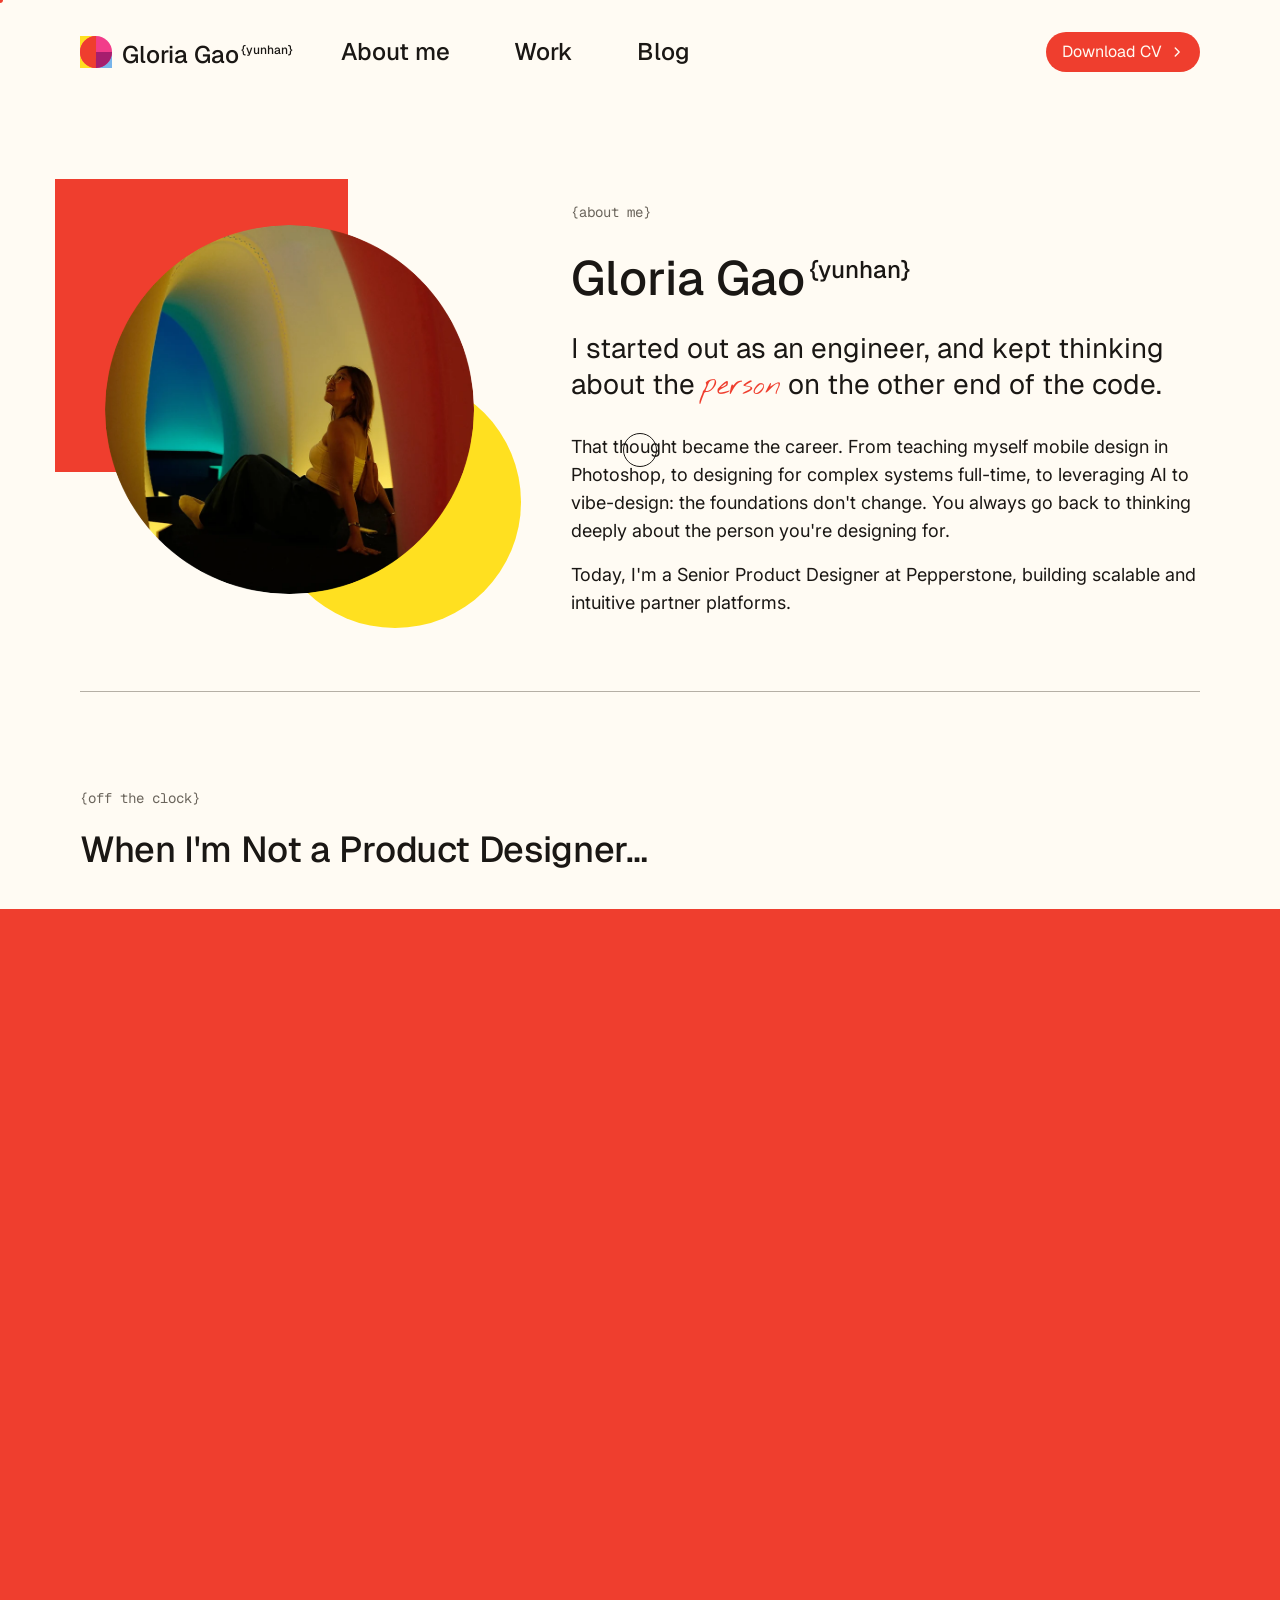
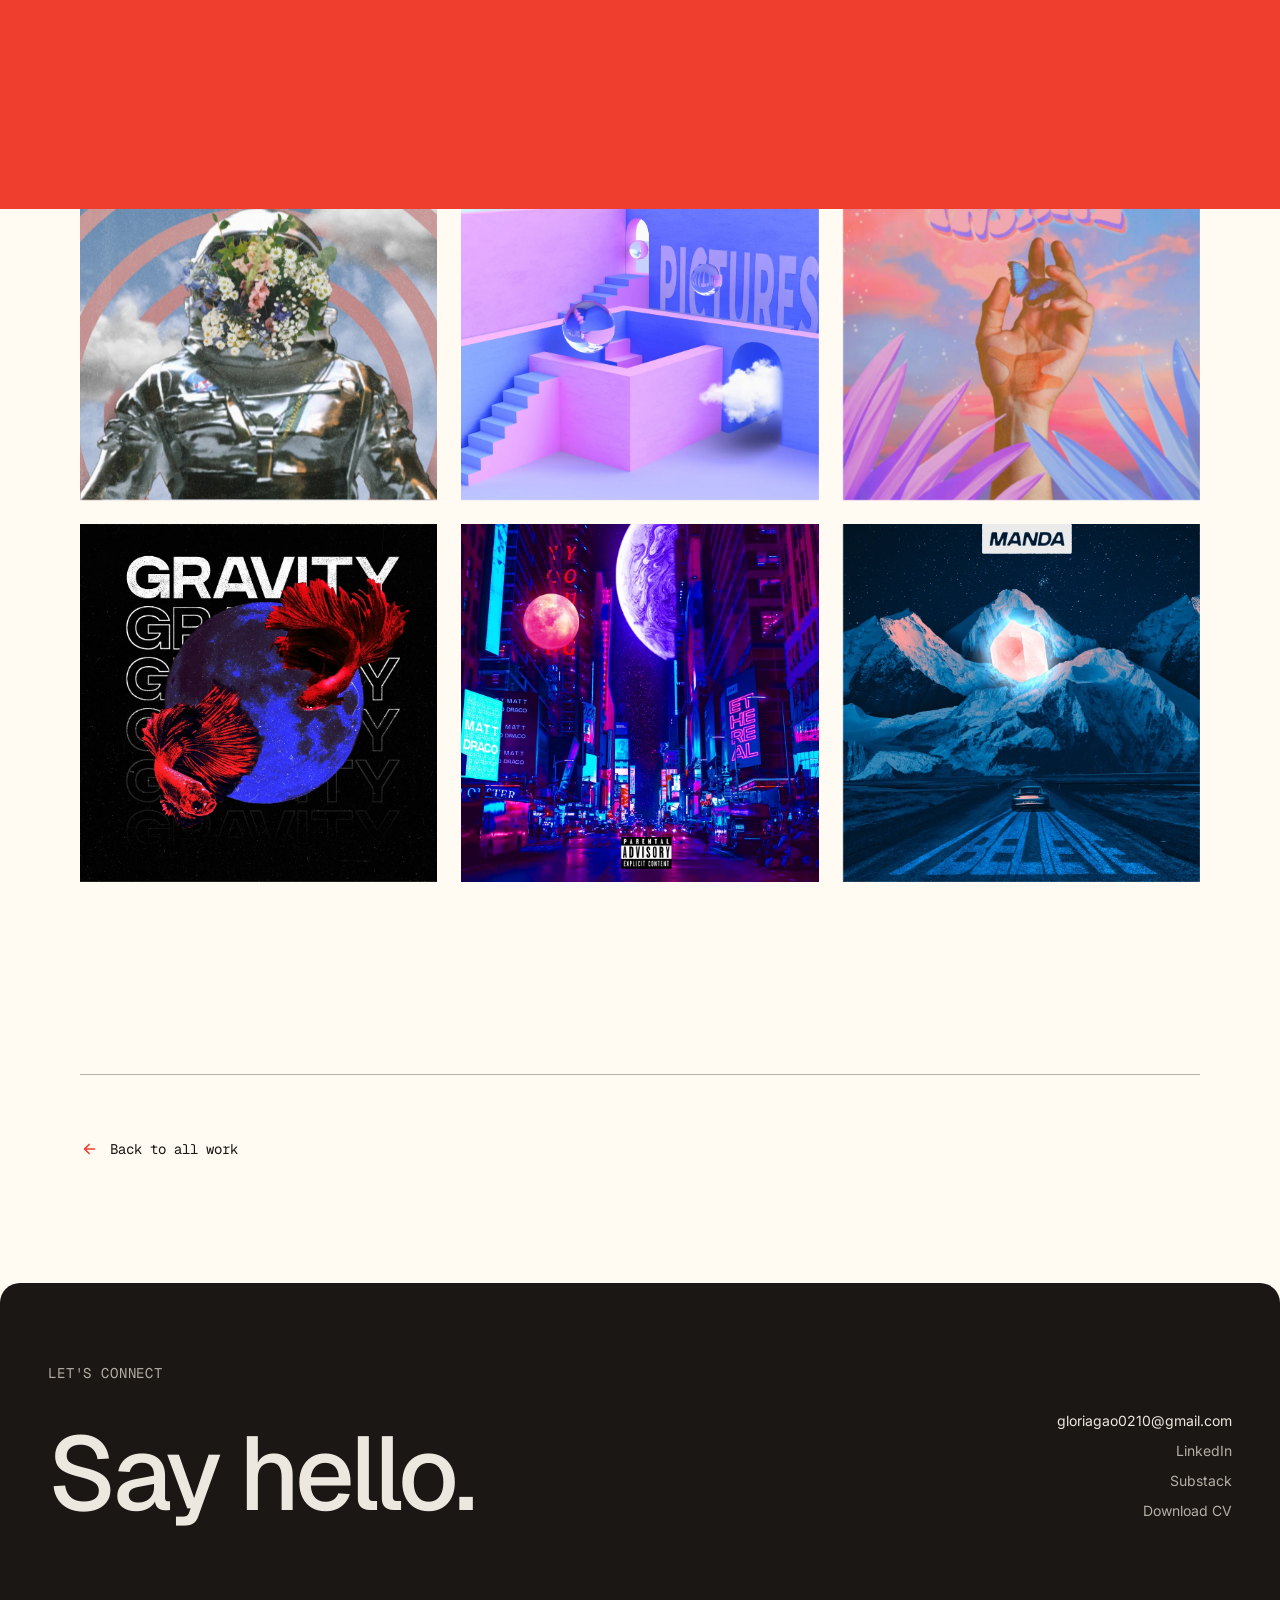
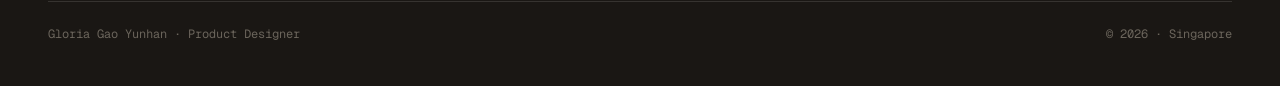
==== commit 90c8b2f3: "Increase About page header top padding to 96px on desktop Mobile keeps its own 8px override (max-wid" ====
--- a/about.html
+++ b/about.html
@@ -14,7 +14,7 @@
 
 <!-- ?v= is a cache-buster: bump the number whenever styles.css changes so browsers
      fetch the new file instead of reusing the copy they already have. -->
-<link rel="stylesheet" href="css/styles.css?v=56">
+<link rel="stylesheet" href="css/styles.css?v=58">
 </head>
 <body>
 
@@ -174,6 +174,6 @@
 
 </div>
 
-<script src="js/script.js?v=56"></script>
+<script src="js/script.js?v=55"></script>
 </body>
 </html>
--- a/css/styles.css
+++ b/css/styles.css
@@ -80,23 +80,9 @@
   --hero-max: 1440px;
 }
 
-/* Tells browsers that support cross-document View Transitions to hold the
-   outgoing page's last frame (curtain fully covering) on screen while the
-   next page's files are still loading, instead of swapping to a blank white
-   frame in between — this is the actual cause of the curtain "flash" on real
-   networks (a fast local dev server never hits this gap, which is why it
-   didn't reproduce in testing). No-op on browsers that don't support it yet. */
-@view-transition {
-  navigation: auto;
-}
-
 /* ---------- Reset ---------- */
 * { box-sizing: border-box; }
 html, body { margin: 0; padding: 0; }
-/* Belt-and-suspenders: match html's background to body's so the canvas is
-   never browser-default white even in the split second before body's own
-   background rule (below) has painted. */
-html { background: var(--color-bg); }
 /* Anchor links (the case study side nav, "Work" in the header) glide
    rather than jump — unless the reader has asked for less motion. */
 @media (prefers-reduced-motion: no-preference) {
@@ -1581,7 +1567,11 @@
   .cs-main { display: block; }
   .cs-sidenav-col { display: none; }
   .cs-intro { display: block; }
-  .cs-hero-media { margin-top: 48px; }
+  /* Off the split-row layout, height no longer comes from matching the
+     details column — pin it to the same 16:9 the rest of the site's media
+     uses instead, or object-fit:cover crops a landscape video/image down
+     to whatever tall, narrow box min-height:420px leaves at mobile widths. */
+  .cs-hero-media { margin-top: 48px; min-height: 0; aspect-ratio: 16 / 9; }
   .cs-meta { margin-top: 40px; }
 }
 
@@ -1595,8 +1585,11 @@
   .cs-meta { grid-template-columns: 1fr; gap: 20px; }
   .cs-section { padding: 56px 0; }
   .cs-h2 { font-size: 28px; line-height: 36px; margin-bottom: 24px; }
+  .cs-h3 { font-size: 22px; line-height: 30px; }
+  .cs-h4 { font-size: 20px; line-height: 28px; }
   .cs-grid-2,
   .cs-grid-3 { grid-template-columns: 1fr; gap: 40px; }
+  .cs-goal-icon { width: 32px; height: 32px; }
   .cs-metrics { grid-template-columns: 1fr; gap: 24px; }
   .cs-solution + .cs-solution { margin-top: 64px; }
   .cs-quote { padding-left: 20px; margin-top: 32px; }
@@ -1609,6 +1602,8 @@
 @media (max-width: 480px) {
   .cs-title { font-size: 32px; line-height: 40px; }
   .cs-h2 { font-size: 24px; line-height: 32px; }
+  .cs-h3 { font-size: 20px; line-height: 28px; }
+  .cs-h4 { font-size: 18px; line-height: 26px; }
   .cs-body { font-size: var(--text-body-size); line-height: var(--text-body-line); }
   .cs-quote p { font-size: 19px; line-height: 28px; }
   .cs-metric-value { font-size: 36px; line-height: 44px; }
@@ -1632,7 +1627,7 @@
   grid-template-columns: 1fr 1.5fr;
   gap: var(--cs-split);
   align-items: center;
-  padding: 48px 0 72px;
+  padding: 96px 0 72px;
   border-bottom: 1px solid var(--color-stroke);
 }
 .about-name {
@@ -1844,6 +1839,9 @@
   gap: 24px;
   margin-bottom: 40px;
 }
+/* .cs-h2's own margin-bottom would count toward flex centering, nudging the
+   title above the arrows' visual center rather than level with them. */
+.cs-related-head .cs-h2 { margin-bottom: 0; }
 .cs-related-nav { display: flex; gap: 8px; flex-shrink: 0; }
 /* An author `display` beats the hidden attribute's UA `display:none`, so the
    script's nav.hidden needs this to actually take the arrows off the page. */
@@ -1897,7 +1895,6 @@
   padding: 28px;
   overflow: hidden;
   background: var(--thumb-bg, var(--color-surface));
-  border: 1px solid var(--color-stroke);
 }
 .cs-related-thumb img {
   width: 100%;
@@ -1914,7 +1911,7 @@
   color: var(--color-text-secondary);
   text-align: center;
   background: var(--color-bg);
-  border-style: dashed;
+  border: 1px dashed var(--color-stroke);
 }
 
 .cs-related-title {
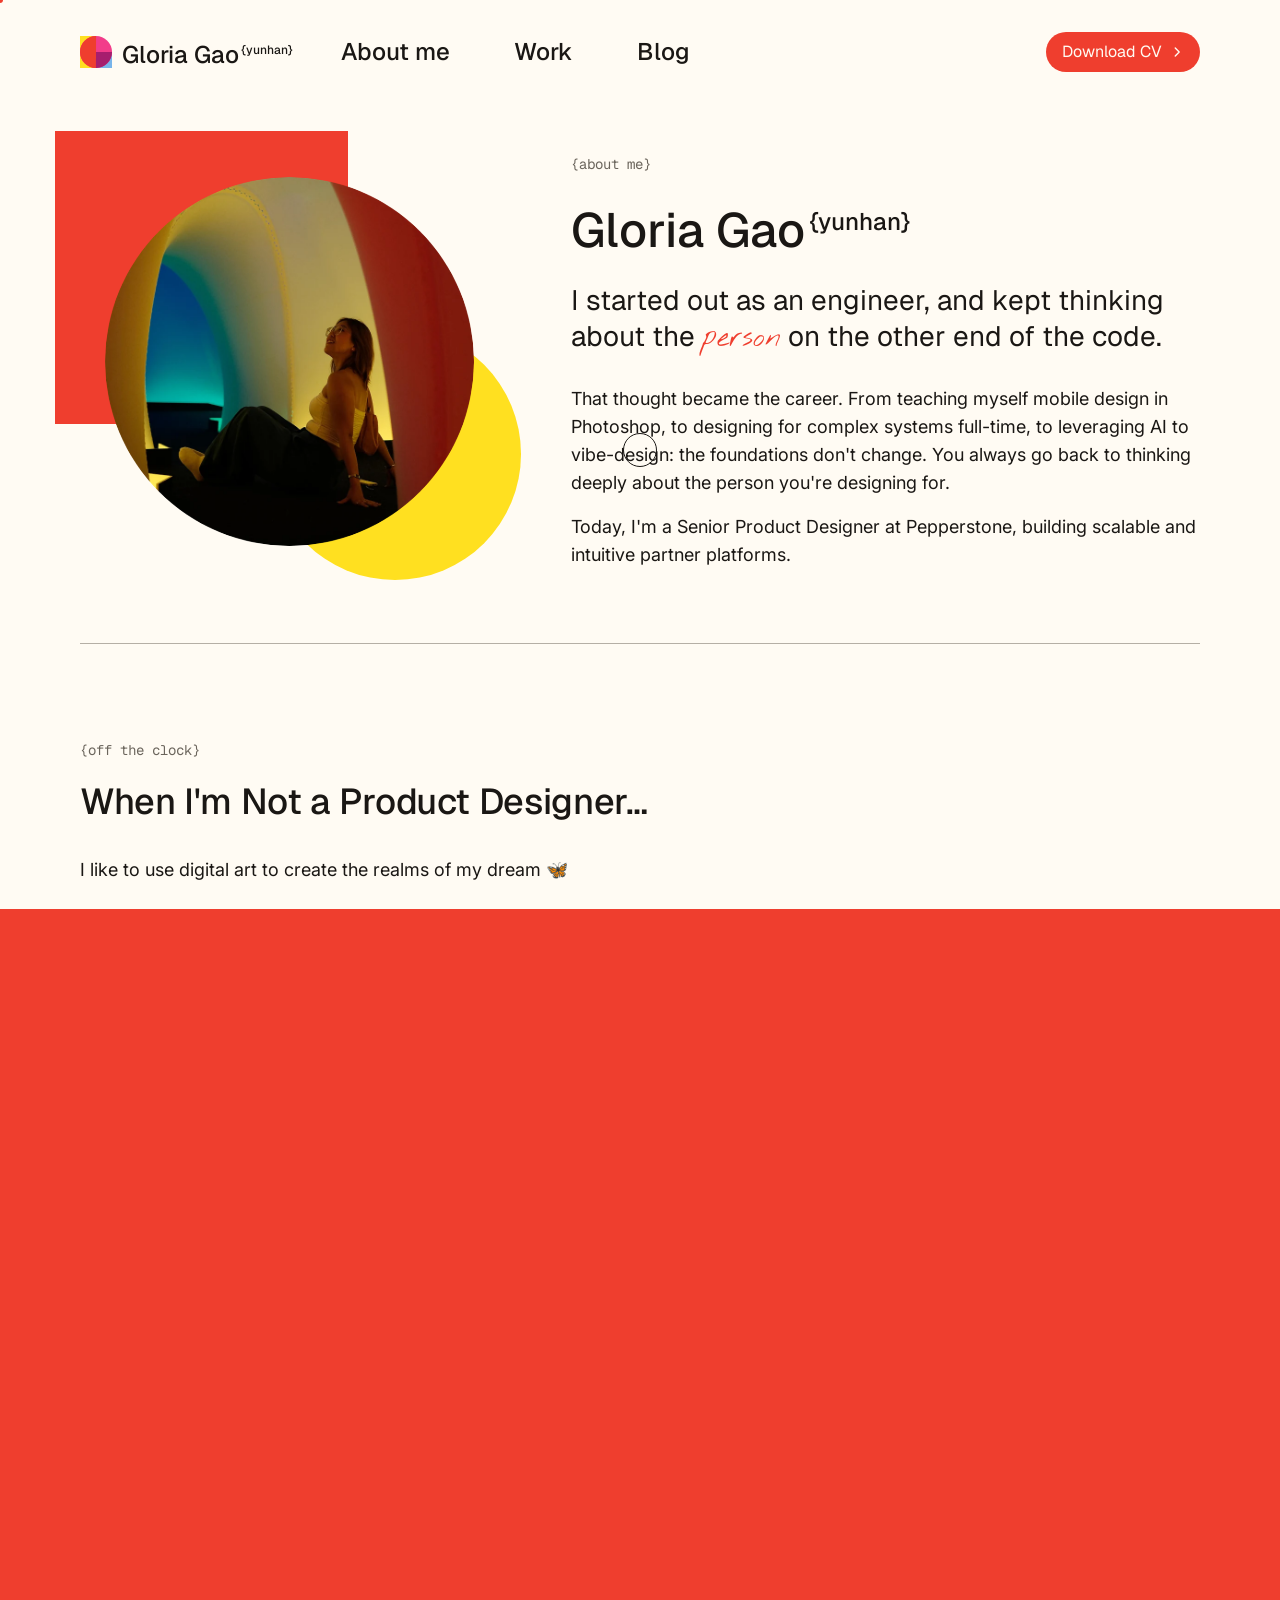
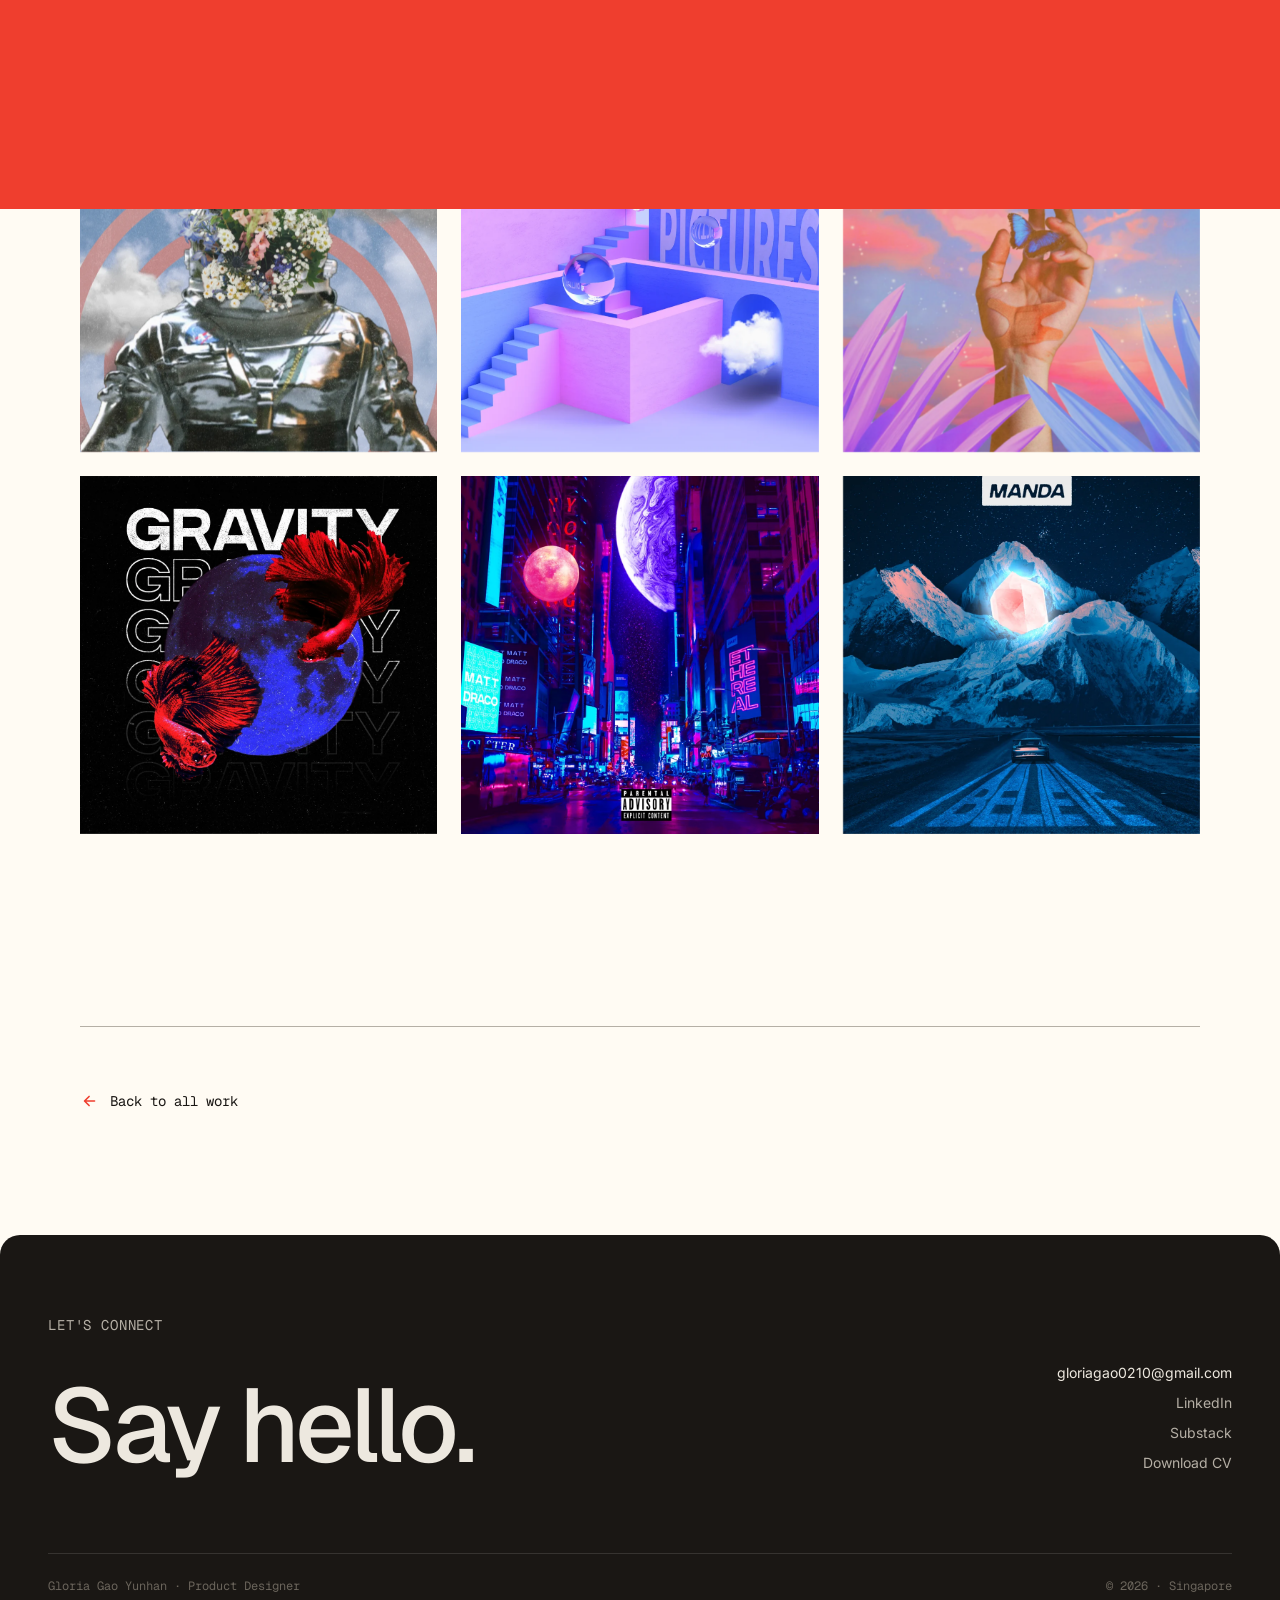
==== commit f38b6bbb: "Revert "Increase About page header top padding to 96px on desktop" This reverts commit 90c8b2f34540a" ====
--- a/about.html
+++ b/about.html
@@ -14,7 +14,7 @@
 
 <!-- ?v= is a cache-buster: bump the number whenever styles.css changes so browsers
      fetch the new file instead of reusing the copy they already have. -->
-<link rel="stylesheet" href="css/styles.css?v=58">
+<link rel="stylesheet" href="css/styles.css?v=57">
 </head>
 <body>
 
--- a/css/styles.css
+++ b/css/styles.css
@@ -1627,7 +1627,7 @@
   grid-template-columns: 1fr 1.5fr;
   gap: var(--cs-split);
   align-items: center;
-  padding: 96px 0 72px;
+  padding: 48px 0 72px;
   border-bottom: 1px solid var(--color-stroke);
 }
 .about-name {
